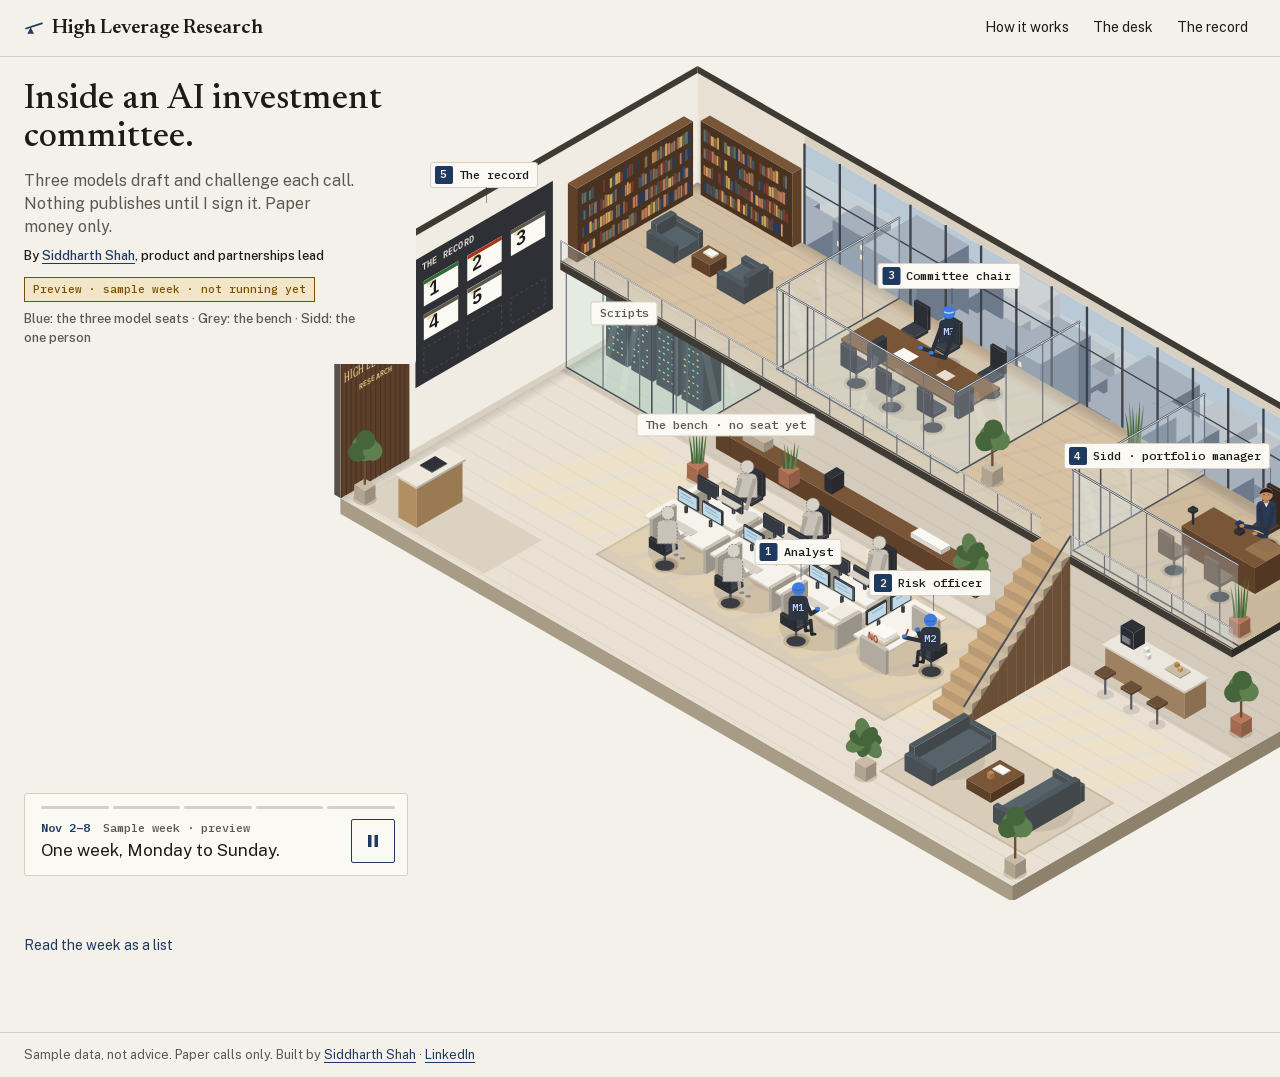
==== docs/index.html @ ea717c3b "feat(site): open a call from its link and show its sample reasoning The end card promised to open ca" ====
<!doctype html>
<html lang="en">
<head>
<meta charset="utf-8">
<meta name="viewport" content="width=device-width,initial-scale=1">
<meta name="color-scheme" content="light dark">
<title>High Leverage Research</title>
<meta name="description" content="Inside an AI investment committee: three models draft and challenge each call, and nothing publishes until Sidd signs it. Paper money only, sample data, not advice.">
<meta property="og:type" content="website">
<meta property="og:title" content="High Leverage Research: inside an AI investment committee">
<meta property="og:description" content="Three models draft and challenge each call. Nothing publishes until Sidd signs it. Paper money only, sample week, not advice.">
<meta property="og:url" content="https://research.siddharthshah.me/">
<meta property="og:image" content="https://research.siddharthshah.me/assets/og.png?v=10249724">
<meta property="og:image:width" content="1200">
<meta property="og:image:height" content="630">
<meta property="og:image:alt" content="An isometric two-floor office. Sidd, the portfolio manager, stamps a call approved at his desk.">
<meta name="twitter:card" content="summary_large_image">
<link rel="icon" href="assets/favicon.svg?v=e6431b43" type="image/svg+xml">
<link rel="preload" href="assets/fonts/newsreader.woff2?v=55ca5292" as="font" type="font/woff2" crossorigin>
<link rel="stylesheet" href="assets/fonts.css?v=cc6ba290">
<link rel="stylesheet" href="assets/tokens.css?v=8e6ab7ad">
<link rel="stylesheet" href="assets/site.css?v=b024a992">
<link rel="stylesheet" href="assets/home.css?v=6e3ae702">
</head>
<body class="home2">
<a class="skip" href="#office">Skip to the office</a>
<header class="bar">
  <p class="mark"><a href="index.html" aria-current="page"><svg class="lever" viewBox="0 0 24 24" width="20" height="20" aria-hidden="true"><path d="M2.5 12.6 21.5 6.4" stroke="currentColor" stroke-width="2.2" stroke-linecap="round" fill="none"/><path d="M8 11 4 19h8z" fill="currentColor"/></svg><span>High Leverage Research</span></a></p>
  <button type="button" class="menu" aria-expanded="false" aria-controls="sitenav">Menu</button>
  <nav aria-label="Site" id="sitenav">
    <ul>
      <li><a href="desk.html">How it works</a></li>
      <li><a href="committee.html">The desk</a></li>
      <li><a href="record.html">The record</a></li>
    </ul>
  </nav>
</header>

<main id="main">
  <section class="stage" id="office" aria-label="The office">
    <div class="lede">
      <h1 class="line">Inside an AI investment committee.</h1>
      <p class="sub">Three models draft and challenge each call. Nothing publishes until I sign it. Paper money only.</p>
      <p class="by">By <a href="https://siddharthshah.me">Siddharth Shah</a>, product and partnerships lead</p>
      <p class="pre">Preview &middot; sample week &middot; not running yet</p>
      <p class="legend">Blue: the three model seats &middot; Grey: the bench &middot; Sidd: the one person</p>
    </div>
    <div class="art" id="art"></div>
    <ol class="tags" id="tags" aria-hidden="true"></ol>
    <div class="now" role="status">
      <ol class="ticks" aria-hidden="true"><li></li><li></li><li></li><li></li><li></li></ol>
      <p class="when">Nov 2&ndash;8 <span>Sample week</span></p>
      <p class="what">A sample week on the desk.</p>
      <button type="button" class="btn now-btn icon" id="pp" aria-label="Pause"></button>
      <button type="button" class="btn now-btn" id="nx" hidden>Next step</button>
      <div class="end" id="endcard" hidden>
        <p class="end-go"><a class="btn go" href="desk.html#guardrails">What the models can&rsquo;t do</a> <a href="record.html#C-6">Open call No.&nbsp;6</a></p>
        <p class="end-by"><a href="https://www.linkedin.com/in/iamsiddharthshah">Message me on LinkedIn</a> &middot; <a href="https://siddharthshah.me">siddharthshah.me</a></p>
      </div>
    </div>
  </section>
</main>
<details class="list wk" id="stepsbox"><summary>Read the week as a list</summary><ol class="steps" id="steps"></ol></details>

<footer class="foot">
  <p>Sample data, not advice. Paper calls only. Built by <a href="https://siddharthshah.me">Siddharth Shah</a> &middot; <a href="https://www.linkedin.com/in/iamsiddharthshah">LinkedIn</a></p>
</footer>
<script src="assets/vendor/gsap-3.13.0.min.js?v=5e6e6cba"></script>
<script src="assets/sample.js?v=75b339f0"></script>
<script src="assets/floor.js?v=58d7c9f6"></script>
<script src="assets/home.js?v=88adee21"></script>
<script src="assets/nav.js?v=1555a769"></script>
</body>
</html>
---- docs/assets/fonts.css ----
/* Self-hosted Google Fonts (SIL Open Font License 1.1), latin subset. Newsreader and Public Sans are
   variable fonts cut to weights 400-600 (Newsreader at optical size 24) with fontTools; see README. */
@font-face {
  font-family: 'IBM Plex Mono';
  font-style: normal;
  font-weight: 400;
  font-display: swap;
  src: url(fonts/ibm-plex-mono-400.woff2?v=ce5d303b) format('woff2');
  unicode-range: U+0000-00FF, U+0131, U+0152-0153, U+02BB-02BC, U+02C6, U+02DA, U+02DC, U+0304, U+0308, U+0329, U+2000-206F, U+20AC, U+2122, U+2191, U+2193, U+2212, U+2215, U+FEFF, U+FFFD;
}
@font-face {
  font-family: 'IBM Plex Mono';
  font-style: normal;
  font-weight: 500;
  font-display: swap;
  src: url(fonts/ibm-plex-mono-500.woff2?v=094fe534) format('woff2');
  unicode-range: U+0000-00FF, U+0131, U+0152-0153, U+02BB-02BC, U+02C6, U+02DA, U+02DC, U+0304, U+0308, U+0329, U+2000-206F, U+20AC, U+2122, U+2191, U+2193, U+2212, U+2215, U+FEFF, U+FFFD;
}
@font-face {
  font-family: 'IBM Plex Mono';
  font-style: normal;
  font-weight: 600;
  font-display: swap;
  src: url(fonts/ibm-plex-mono-600.woff2?v=a6b3444c) format('woff2');
  unicode-range: U+0000-00FF, U+0131, U+0152-0153, U+02BB-02BC, U+02C6, U+02DA, U+02DC, U+0304, U+0308, U+0329, U+2000-206F, U+20AC, U+2122, U+2191, U+2193, U+2212, U+2215, U+FEFF, U+FFFD;
}
@font-face {
  font-family: 'Newsreader';
  font-style: normal;
  font-weight: 400 600;
  font-display: swap;
  src: url(fonts/newsreader.woff2?v=55ca5292) format('woff2');
  unicode-range: U+0000-00FF, U+0131, U+0152-0153, U+02BB-02BC, U+02C6, U+02DA, U+02DC, U+0304, U+0308, U+0329, U+2000-206F, U+20AC, U+2122, U+2191, U+2193, U+2212, U+2215, U+FEFF, U+FFFD;
}
@font-face {
  font-family: 'Public Sans';
  font-style: normal;
  font-weight: 400 600;
  font-display: swap;
  src: url(fonts/public-sans.woff2?v=5d1d7d6c) format('woff2');
  unicode-range: U+0000-00FF, U+0131, U+0152-0153, U+02BB-02BC, U+02C6, U+02DA, U+02DC, U+0304, U+0308, U+0329, U+2000-206F, U+20AC, U+2122, U+2191, U+2193, U+2212, U+2215, U+FEFF, U+FFFD;
}
---- docs/assets/tokens.css ----
/* High Leverage Research: design tokens (D15). Editorial ledger + one 8-bit layer.
   Contrast ratios computed 2026-11-13 (WCAG relative luminance), text vs bg / surface. */
:root{
  /* type: Newsreader (display, editorial serif) / Public Sans (body) / IBM Plex Mono (ledger numbers, nameplates) */
  --font-display:"Newsreader",Georgia,"Times New Roman",serif;
  --font-body:"Public Sans",-apple-system,BlinkMacSystemFont,"Segoe UI",sans-serif;
  --font-mono:"IBM Plex Mono",ui-monospace,Menlo,monospace;
  /* scale 1.25, base 16px */
  --fs-xs:.8rem;--fs-sm:.875rem;--fs-base:1rem;--fs-lg:1.25rem;--fs-xl:1.563rem;--fs-2xl:1.953rem;
  --lh-body:1.55;--lh-tight:1.15;
  /* space: 4px base */
  --s1:4px;--s2:8px;--s3:12px;--s4:16px;--s5:24px;--s6:32px;--s7:48px;
  --radius:2px;          /* ledger paper, nearly square; pixels stay square */
  --touch:44px;
  /* light (paper) */
  --bg:#F4F1EA; --surface:#FBF9F4; --line:#D6D0C4;
  --text:#1C1B19;   /* 15.26 / 16.36 */
  --muted:#5C574F;  /* 6.35 / 6.81  also station outlines (non-text >=3:1) */
  --ink:#1F3A5F;    /* 10.18 / 10.91  approve stamp, links, focus ring */
  --win:#2F6B3A;    /* 5.67 / 6.08 */
  --loss:#A3361F;   /* 6.00 / 6.43  also the No tray */
  --warn:#7A4F00; --warn-bg:#F3E6C8; /* 5.76  "design preview" label */
  /* motion */
  --dur-fast:120ms; --dur-base:200ms; --dur-step:1600ms; /* replay step */
  --ease-out:cubic-bezier(.2,.7,.2,1); --ease-stamp:cubic-bezier(.3,1.6,.5,1);
  --idle-loop:2400ms; /* the one loop: both sprites share a 2-frame breath, steps(2) */
}
@media (prefers-color-scheme:dark){:root{
  --bg:#141413; --surface:#1D1C1A; --line:#3A3833;
  --text:#ECE8DF;   /* 15.08 / 13.93 */
  --muted:#A39E93;  /* 6.91 / 6.38 */
  --ink:#9DB8DD;    /* 9.07 / 8.38 */
  --win:#8FC79B;    /* 9.49 / 8.77 */
  --loss:#EE9A84;   /* 8.42 / 7.78 */
  --warn:#E9C46A; --warn-bg:#3A2E12; /* 7.96 */
}}
@media (prefers-reduced-motion:reduce){:root{--dur-fast:0ms;--dur-base:0ms;--idle-loop:0ms}}
/* Rules: no gradients, no glass, no shadows except a 1px ink focus ring; wins and losses share size and weight;
   no pixel-art type. */
.lev{margin:0 0 var(--s3);color:var(--muted);font:400 var(--fs-sm)/var(--lh-body) var(--font-body)}
---- docs/assets/site.css ----
/* High Leverage Research design preview. Tokens in tokens.css (contrast computed there).
   No gradients, glass or shadows. The 1px-plus ink focus ring is the only outline effect. */
*{box-sizing:border-box}
[hidden]{display:none!important}
html{-webkit-text-size-adjust:100%;color-scheme:light dark}
body{margin:0;background:var(--bg);color:var(--text);font:var(--fs-base)/var(--lh-body) var(--font-body)}
a{color:var(--ink);text-underline-offset:3px}
:focus-visible{outline:2px solid var(--ink);outline-offset:2px}
h1,h2,h3,h4,p{margin:0}
h1,h2,h3{font-family:var(--font-display);line-height:var(--lh-tight);font-weight:600}
h1{font-size:var(--fs-2xl)}
h2{font-size:var(--fs-xl)}
h3{font-size:var(--fs-base)}
code{font:var(--fs-xs) var(--font-mono)}
.sr{position:absolute;width:1px;height:1px;overflow:hidden;clip:rect(0 0 0 0);white-space:nowrap}
.skip{position:absolute;left:var(--s2);top:-200px;background:var(--surface);color:var(--ink);padding:var(--s3);border:2px solid var(--ink);z-index:3}
.skip:focus{top:var(--s2)}
.wrap{max-width:40rem;margin:0 auto;padding:0 var(--s4)}
.wide{max-width:76rem;margin:0 auto;padding:0 var(--s4)}
.muted{color:var(--muted)}
.small{font-size:var(--fs-sm)}
.xs{font-size:var(--fs-xs)}
.mono{font-family:var(--font-mono)}

/* site header, shared by every page (same bar as the homepage) */
.bar{display:flex;align-items:center;justify-content:space-between;gap:var(--s3);flex-wrap:wrap;padding:0 var(--s5);border-bottom:1px solid var(--line)}
.mark{font:600 var(--fs-lg)/1 var(--font-display)}
.mark a{display:inline-flex;align-items:center;gap:var(--s2);min-height:56px;color:var(--text);text-decoration:none}
.lever{flex:none;display:block;color:var(--ink)}
.bar ul{list-style:none;margin:0;padding:0;display:flex;gap:var(--s2)}
.bar nav a{display:inline-flex;align-items:center;min-height:var(--touch);padding:0 var(--s2);font-size:var(--fs-sm);color:var(--text);text-decoration:none}
.bar nav a:hover{text-decoration:underline}
.menu{display:none}
.bar nav a[aria-current=page]{color:var(--ink);font-weight:600;text-decoration:underline;text-decoration-thickness:2px}
.foot{padding:var(--s3) var(--s5);border-top:1px solid var(--line);font-size:var(--fs-xs);color:var(--muted)}
@media (max-width:640px){
  .bar{padding:0 var(--s4);row-gap:0}
  .mark{font-size:1.1rem}
  .mark a{min-height:48px}
  .bar{flex-wrap:wrap}
  .menu{display:inline-flex;align-items:center;min-height:var(--touch);padding:0 var(--s3);background:transparent;color:var(--ink);border:1px solid var(--line);border-radius:var(--radius);font:600 var(--fs-sm)/1 var(--font-body)}
  .bar nav{display:none;width:100%;padding-bottom:var(--s2)}
  .bar.open nav{display:block}
  .bar ul{gap:0;margin-left:calc(-1 * var(--s2))}
  .foot{padding:var(--s3) var(--s4)}
}

/* header block */
.hd{padding-top:var(--s4)}
.tagline{margin-top:var(--s1);font:400 var(--fs-lg)/var(--lh-tight) var(--font-display)}
.bar1{display:flex;flex-wrap:wrap;gap:var(--s2) var(--s3);align-items:center;margin-top:var(--s3)}
.preview{background:var(--warn-bg);color:var(--warn);border:1px solid var(--warn);font:500 var(--fs-xs)/1 var(--font-mono);padding:var(--s2)}
.tog{display:flex}
.tog button,.btn{min-height:var(--touch);min-width:var(--touch);padding:0 var(--s3);background:transparent;color:var(--ink);border:1px solid var(--ink);font:600 var(--fs-sm)/1 var(--font-body);cursor:pointer;border-radius:var(--radius)}
.tog button+button{margin-left:-1px}
.tog button[aria-pressed=true]{background:var(--ink);color:var(--bg)}
.tog button[aria-pressed=true]::before{content:"";display:inline-block;width:8px;height:8px;background:currentColor;margin-right:var(--s2)}
.btn:disabled{color:var(--muted);border-color:var(--muted);border-style:dashed;cursor:default}

/* section labels */
.kicker{font:500 var(--fs-xs)/var(--lh-tight) var(--font-mono);text-transform:uppercase;letter-spacing:.04em;color:var(--muted);margin-bottom:var(--s2)}
section.blk{margin-top:var(--s5)}

/* commitments */
.commit{margin:0;padding:0;list-style:none;counter-reset:c;font-size:var(--fs-sm);line-height:1.45}
.commit li{counter-increment:c;border-top:1px solid var(--line);padding:var(--s2) 0 var(--s2) var(--s5);position:relative}
.commit li:last-child{border-bottom:1px solid var(--line)}
.commit li::before{content:counter(c);position:absolute;left:0;top:var(--s2);font:500 var(--fs-xs)/1.6 var(--font-mono);color:var(--ink)}
.commit b{font-weight:600}

.steps{margin:var(--s3) 0 0;padding-left:var(--s5);font-size:var(--fs-sm)}
.steps li{margin-bottom:var(--s2)}
.steps li[aria-current]{font-weight:600;color:var(--ink)}
details.list summary{min-height:var(--touch);display:flex;align-items:center;cursor:pointer;font-size:var(--fs-sm);color:var(--ink)}

/* progress */
.prog{margin:0;font:500 var(--fs-base)/1.3 var(--font-mono)}
.prog small{display:block;color:var(--muted);font:400 var(--fs-xs)/1.4 var(--font-body);margin-top:2px}
.meter{height:8px;margin:var(--s2) 0 0;border:1px solid var(--muted);background:var(--surface)}
.meter i{display:block;height:100%;background:var(--ink)}
.counts{display:flex;flex-wrap:wrap;gap:var(--s1) var(--s4);margin-top:var(--s2);font:400 var(--fs-sm)/1.4 var(--font-mono)}
.bookline{margin-top:var(--s2);font-size:var(--fs-sm)}


/* links block */
.more{list-style:none;margin:0;padding:0;border-top:1px solid var(--line)}
.more li{border-bottom:1px solid var(--line)}
.more a{display:flex;flex-direction:column;justify-content:center;min-height:56px;padding:var(--s2) 0;text-decoration:none}
.more a b{font:600 var(--fs-base)/1.3 var(--font-display);text-decoration:underline;text-underline-offset:3px}
.more a span{font-size:var(--fs-sm);color:var(--muted)}

/* prose pages */
.prose{margin-top:var(--s5)}
.prose h2{margin:var(--s6) 0 var(--s2)}
.prose p,.prose ul{margin:0 0 var(--s3);max-width:38rem}
.prose ul{padding-left:var(--s5)}
.prose li{margin-bottom:var(--s2)}
.lede{font:400 var(--fs-lg)/1.4 var(--font-display)}

/* seats (committee page) */
.seats{list-style:none;margin:0;padding:0}
.seat{display:grid;grid-template-columns:32px 1fr;gap:var(--s4);padding:var(--s4) 0;border-top:1px solid var(--line)}
.seat:last-child{border-bottom:1px solid var(--line)}
.seat dl{display:grid;grid-template-columns:auto 1fr;gap:var(--s1) var(--s3);margin:var(--s2) 0 0;font-size:var(--fs-sm)}
.seat dt{color:var(--muted)}
.seat dd{margin:0}

/* station numbers, matching the tags on the homepage floor */
.stn{display:inline-grid;place-items:center;width:24px;height:24px;border-radius:2px;background:var(--ink);color:var(--bg);font:600 12px/1 var(--font-mono)}
.stn.none{background:transparent;color:var(--muted);border:1px solid var(--line);width:auto;padding:0 6px;font-weight:500}

/* tables */
.tw{overflow-x:auto;margin-top:var(--s3)}
.tw:focus-visible{outline-offset:-2px}
table{width:100%;border-collapse:collapse;font-size:var(--fs-sm)}
caption{text-align:left;font:600 var(--fs-sm) var(--font-body);padding-bottom:var(--s2)}
th,td{text-align:left;padding:var(--s2) var(--s2) var(--s2) 0;border-bottom:1px solid var(--line);vertical-align:top}
thead th{border-bottom:2px solid var(--muted);font:600 var(--fs-xs)/1.3 var(--font-body)}
td.n,th.n{font-family:var(--font-mono);text-align:right}
td.mono,th.mono{font-family:var(--font-mono);font-size:var(--fs-xs)}
.id{min-height:var(--touch);min-width:var(--touch);padding:0 var(--s2);background:transparent;border:1px solid var(--ink);color:var(--ink);font:600 var(--fs-xs)/1 var(--font-mono);cursor:pointer;border-radius:var(--radius)}
.id[aria-expanded=true]{background:var(--ink);color:var(--bg)}
.sealed td{background:var(--surface);padding:var(--s3)}
.sealed dl{display:grid;grid-template-columns:auto 1fr;gap:2px var(--s3);margin:var(--s2) 0;font-size:var(--fs-sm)}
.sealed dt{color:var(--muted)}.sealed dd{margin:0;font:var(--fs-xs)/1.5 var(--font-mono);overflow-wrap:anywhere}
.res{font-weight:600}
.empty{color:var(--muted);font-size:var(--fs-sm)}

/* tick strip */
.tl{display:flex;justify-content:space-between;font:var(--fs-xs) var(--font-mono);color:var(--muted);margin-top:var(--s1)}

/* timeline (single rail, newest first) */
.weeks{list-style:none;margin:0;padding:0}
.wk{margin-top:var(--s5)}
.wk h3{font:600 var(--fs-sm)/1.3 var(--font-body);padding-bottom:var(--s2);border-bottom:2px solid var(--muted)}
.rail{list-style:none;margin:0;padding:0}
.rail li{display:grid;grid-template-columns:7.5rem 1fr;gap:var(--s3);padding:var(--s2) 0;border-bottom:1px solid var(--line);font-size:var(--fs-sm)}
.rail time{font:var(--fs-xs)/1.5 var(--font-mono);color:var(--muted)}
.rail code{display:inline-block;margin-right:var(--s2);color:var(--ink)}
.rail .who{font:var(--fs-xs)/1.4 var(--font-mono);color:var(--muted);margin-top:2px}
.rail .big{font-weight:600}
.rail .tag{display:inline-block;font:500 var(--fs-xs)/1.3 var(--font-mono);text-transform:uppercase;border:1px solid currentColor;padding:0 var(--s1);margin-right:var(--s2)}
.rail .t-call{color:var(--ink)}.rail .t-stamp{color:var(--ink)}.rail .t-drop{color:var(--muted);border-style:dashed}.rail .t-win{color:var(--win)}.rail .t-loss{color:var(--loss)}
pre.jsonl{overflow-x:auto;font:var(--fs-xs)/1.5 var(--font-mono);background:var(--surface);border:1px solid var(--line);padding:var(--s3);margin:var(--s2) 0 0}

/* state switching */
:root[data-state=day0] .sw,:root[data-state=sample] .d0{display:none!important}

footer{margin-top:var(--s7);padding:var(--s4) 0 var(--s6);border-top:2px solid var(--muted);font-size:var(--fs-sm);color:var(--muted)}
footer p+p{margin-top:var(--s2)}

@media (prefers-reduced-motion:reduce){*{animation:none!important;transition:none!important}}
/* the path of one call (how-it-works page) */
.chain{list-style:none;margin:var(--s4) 0;padding:0;border-left:2px solid var(--ink)}
.chain li{display:grid;grid-template-columns:56px 1fr;gap:var(--s3);align-items:center;padding:var(--s2) 0 var(--s2) var(--s3);position:relative}
.chain li::before{content:"";position:absolute;left:-5px;top:50%;width:8px;height:8px;margin-top:-4px;background:var(--ink)}
.chain b{display:block;font-weight:600;font-size:var(--fs-sm)}
.chain span span,.chain div span{display:block;font-size:var(--fs-sm);color:var(--muted);line-height:1.4}
td .sub{display:block;font-size:var(--fs-xs);color:var(--muted)}
td b{font-weight:600}
.id,th.mono{white-space:nowrap}
[data-gap="2"]{margin-top:var(--s2)}[data-gap="3"]{margin-top:var(--s3)}[data-gap="5"]{margin-top:var(--s5)}
.seat-solo{border-bottom:1px solid var(--line)}
.meter i.w0{width:0}.meter i.w3{width:3%}#meter{width:0}
.btn:hover:not(:disabled),.tog button:hover,.id:hover{background:var(--surface);text-decoration:underline}
.tog button[aria-pressed=true]:hover,.id[aria-expanded=true]:hover{background:var(--ink)}
details.list summary:hover{text-decoration:underline}

/* committee seat definition lists share one label column */
.seat dl{grid-template-columns:6.5rem 1fr}
.seat dt{overflow-wrap:anywhere}

/* record timeline controls */
.tlctl{display:flex;flex-wrap:wrap;gap:var(--s2) var(--s3);align-items:center;margin-top:var(--s3)}
.tlctl .btn[aria-pressed=true],.tlctl .btn[aria-expanded=true]{background:var(--ink);color:var(--bg)}
.tlctl .btn[aria-pressed=true]:hover,.tlctl .btn[aria-expanded=true]:hover{background:var(--ink)}
.btn:focus-visible,.tog button:focus-visible,.id:focus-visible{outline:2px solid var(--ink);outline-offset:3px}

/* vignette: a still crop of the homepage office at the top of each inner page */
.vignette{width:100%;aspect-ratio:16/10;margin-top:var(--s4);border:1px solid var(--line);border-radius:4px;overflow:hidden;background:var(--surface);pointer-events:none;user-select:none}
.vignette svg{display:block;width:100%;height:100%}
.vignette svg *{animation:none!important;transition:none!important}
@media (min-width:1100px){
  main.has-vig{max-width:76rem;display:grid;grid-template-columns:minmax(0,1fr) 40%;column-gap:var(--s6);align-items:start}
  main.has-vig>.col{grid-column:1;grid-row:1;min-width:0;max-width:40rem}
  main.has-vig>.vignette{grid-column:2;grid-row:1;position:sticky;top:var(--s4);aspect-ratio:4/3;margin-top:var(--s5)}
}

/* inner pages, v3: the path of one call with reads/writes/stops, and full seat cards */
.prose h3{margin:var(--s5) 0 var(--s2);font-size:var(--fs-lg)}
.prose .steps{margin:0 0 var(--s3);max-width:38rem;font-size:var(--fs-base)}
.chain li{align-items:start}
.chain li::before{top:calc(var(--s2) + 12px)}
.chain .stn{margin-top:2px}
.chain dl.rw{display:grid;grid-template-columns:4.5rem 1fr;gap:2px var(--s3);margin:var(--s2) 0 var(--s1);font-size:var(--fs-sm);line-height:1.45}
.chain dl.rw dt{color:var(--muted);font:500 var(--fs-xs)/1.8 var(--font-mono)}
.chain dl.rw dd{margin:0}
.plate{display:inline-block;margin-top:var(--s1);padding:2px var(--s2);border:1px solid var(--ink);color:var(--ink);font:500 var(--fs-xs)/1.4 var(--font-mono)}
.seat .job{margin-top:var(--s2);font:400 var(--fs-base)/1.4 var(--font-display)}
.seat dd{line-height:1.45}
.seat dt{line-height:1.45}
th .sub{display:block;font:400 var(--fs-xs)/1.3 var(--font-body);color:var(--muted)}
@media (max-width:480px){
  .seat{grid-template-columns:24px 1fr;gap:var(--s3)}
  .seat dl,.chain dl.rw{grid-template-columns:1fr;gap:0}
  .seat dt,.chain dl.rw dt{margin-top:var(--s2)}
  .chain li{gap:var(--s2)}
}

/* ---------- Committee: the desk as tabs over the office (seats.js) ----------
   Without JS every card is listed in order and the office stays hidden. */
main.sc-main{max-width:76rem}
.sc-main>.hd,.sc-main>.prose,.sc-main>.blk:not(.sc-seats){max-width:44rem}
.sc-tabs,.sc-stage{display:none}
.js-seats .sc-tabs{display:flex;overflow-x:auto;margin-top:var(--s3);border-top:1px solid var(--line);border-bottom:1px solid var(--line);scroll-snap-type:x proximity;scrollbar-width:thin}
.sc-tabs [role=tab]{flex:1 0 auto;scroll-snap-align:start;min-height:56px;padding:var(--s2) var(--s4);background:transparent;border:0;border-right:1px solid var(--line);color:var(--text);font:600 var(--fs-sm)/1.2 var(--font-body);text-align:left;cursor:pointer;white-space:nowrap}
.sc-tabs [role=tab]:last-child{border-right:0}
.sc-tabs [role=tab] small{display:block;font:500 var(--fs-xs)/1.4 var(--font-mono);color:var(--muted)}
.sc-tabs [role=tab]:hover{text-decoration:underline}
.sc-tabs [role=tab][aria-selected=true]{background:var(--text);color:var(--bg)}
.sc-tabs [role=tab][aria-selected=true] small{color:var(--bg)}
.sc-tabs [role=tab]:focus-visible{outline:2px solid var(--ink);outline-offset:-4px}
.sc-grid{display:grid;grid-template-columns:minmax(0,1fr);gap:var(--s4);margin-top:var(--s4);align-items:start}
.js-seats .sc-stage{display:block;position:relative;aspect-ratio:4/3;border:1px solid var(--line);background:var(--surface);overflow:hidden;contain:paint}
@media (min-width:64rem){.js-seats .sc-grid{grid-template-columns:minmax(0,1.35fr) minmax(0,1fr)}.js-seats .sc-stage{position:sticky;top:var(--s4)}}
.sc-floor,.sc-floor svg{display:block;width:100%;height:100%}
.sc-lab{position:absolute;left:var(--s2);top:var(--s2);padding:4px 8px;background:var(--text);color:var(--bg);font:600 var(--fs-xs)/1.3 var(--font-mono)}
.sc-dim{fill:#141413;opacity:.45}
.sc-panels{display:grid;gap:var(--s4);min-width:0}
.sc{display:flex;flex-direction:column;gap:var(--s2);padding:var(--s4);background:var(--surface);border:1px solid var(--line);border-radius:var(--radius);scroll-margin-top:var(--s5)}
.sc:focus-visible{outline:2px solid var(--ink);outline-offset:2px}
.sc-badge{align-self:flex-start;display:inline-flex;align-items:center;gap:6px;padding:5px 8px;border:1px solid var(--line);font:500 var(--fs-xs)/1 var(--font-mono);text-transform:uppercase;letter-spacing:.04em;color:var(--text)}
.sc-badge i{display:inline-block;width:10px;height:10px;flex:none}
.b-model i{background:#2F64C4}.b-human i{background:var(--ink);border-radius:50%}.b-script i{background:var(--muted)}
.b-bench{border-style:dashed}.b-bench i{border:1.5px dashed var(--muted)}
.sc h3{display:flex;flex-wrap:wrap;align-items:baseline;gap:var(--s2);margin:0;font:600 var(--fs-xl)/1.15 var(--font-display)}
.sc-no{padding:4px 6px;border-radius:2px;background:#2F64C4;color:#fff;font:600 var(--fs-xs)/1 var(--font-mono)}
#pm .sc-no{background:var(--text);color:var(--bg)}
.sc-job{margin:0}
.sc-facts{display:grid;grid-template-columns:6rem minmax(0,1fr);gap:6px var(--s3);margin:var(--s1) 0 0;font-size:var(--fs-sm)}
.sc-facts dt{font:500 var(--fs-xs)/1.6 var(--font-mono);text-transform:uppercase;color:var(--muted)}
.sc-facts dd{margin:0}
.sc-wk{margin:var(--s2) 0 0;padding-top:var(--s3);border-top:1px dashed var(--line);font:500 var(--fs-xs)/1.5 var(--font-mono);color:var(--ink)}
.sc-wk b{display:block;font-weight:500;color:var(--muted);text-transform:uppercase}
.sc-spec summary{display:flex;align-items:center;min-height:var(--touch);color:var(--ink);font:600 var(--fs-sm)/1 var(--font-body);cursor:pointer}
.sc-spec dl{display:grid;grid-template-columns:7rem minmax(0,1fr);gap:var(--s1) var(--s3);margin:0;font-size:var(--fs-sm)}
.sc-spec dt{color:var(--muted)}.sc-spec dd{margin:0}
.sc-matrix{min-width:38rem;table-layout:fixed}
.sc-matrix thead th:first-child{width:9.5rem}
.sc-matrix td small{display:block;color:var(--muted);font:400 var(--fs-xs)/1.4 var(--font-body)}
.sc-matrix td,.sc-matrix th{text-align:left}
.sc-matrix .c-yes{font-weight:600}.sc-matrix .c-no{color:var(--muted)}
.sc-track{list-style:none;margin:var(--s3) 0 0;padding:0;counter-reset:t;display:grid;gap:var(--s2)}
.sc-track li{counter-increment:t;position:relative;padding:var(--s3) var(--s3) var(--s3) 3rem;background:var(--surface);border:1px solid var(--line);font-size:var(--fs-sm)}
.sc-track li::before{content:counter(t);position:absolute;left:var(--s3);top:var(--s3);display:grid;place-items:center;width:24px;height:24px;background:var(--ink);color:var(--bg);font:600 12px/1 var(--font-mono)}

/* record: weekly note, scoreboard by confidence, numbered calls, heartbeat */
.note{border-left:3px solid var(--ink);padding:var(--s1) 0 var(--s1) var(--s4);max-width:38rem}
.note p{margin:0 0 var(--s2);font:400 var(--fs-base)/1.5 var(--font-display)}
.note .note-lbl{font:500 var(--fs-xs)/1.4 var(--font-mono);color:var(--warn)}
.note .note-by{font:500 var(--fs-sm)/1 var(--font-body);color:var(--muted);margin:0}
.prog b{font:500 var(--fs-xl)/1 var(--font-display)}
table.cal{max-width:30rem}
.calls{list-style:none;margin:var(--s3) 0 0;padding:0;border-top:1px solid var(--line)}
.call{border-bottom:1px solid var(--line)}
.call summary{display:flex;align-items:center;justify-content:space-between;gap:var(--s3);min-height:var(--touch);padding:var(--s2) 0;cursor:pointer;list-style:none}
.call summary::-webkit-details-marker{display:none}
.call summary::before{content:"+";font:500 var(--fs-sm)/1 var(--font-mono);color:var(--muted);width:1ch;flex:none}
.call details[open] summary::before{content:"\2212"}
.call summary:hover .cl{text-decoration:underline}
.call summary:focus-visible{outline:2px solid var(--ink);outline-offset:2px}
.cl{flex:1;font:400 var(--fs-sm)/1.45 var(--font-mono);margin:0}
.cn{font-weight:600;color:var(--ink)}
.st{flex:none;font:500 var(--fs-xs)/1.3 var(--font-mono);text-transform:uppercase;letter-spacing:.04em;border:1px solid currentColor;padding:1px var(--s1)}
.s-win{color:var(--win)}.s-loss{color:var(--loss)}.s-open{color:var(--muted)}
.steps{list-style:none;margin:0 0 var(--s2);padding:0 0 0 var(--s4);border-left:1px solid var(--line);margin-left:3px}
.steps li{display:grid;grid-template-columns:13.5rem 1fr;gap:var(--s3);padding:var(--s1) 0;font-size:var(--fs-sm)}
.steps time{font:var(--fs-xs)/1.6 var(--font-mono);color:var(--muted)}
.steps p{margin:0}
.steps .eid{display:block;font:var(--fs-xs)/1.4 var(--font-mono);color:var(--muted)}
.steps .later p{color:var(--muted)}
.call{scroll-margin-top:var(--s6)}
.rs{margin:var(--s2) 0 var(--s4);padding-left:calc(1ch + var(--s3))}
.rs-tag{display:inline-block;margin-bottom:var(--s3);font:500 11px/1.3 var(--font-mono);color:var(--warn);background:var(--warn-bg);border:1px solid var(--warn);padding:3px 8px}
.rs-h{margin:0 0 var(--s2);font:600 var(--fs-sm)/1.3 var(--font-body);color:var(--ink)}
.rs-two{display:grid;grid-template-columns:1fr 1fr;gap:var(--s5);margin-bottom:var(--s4)}
.rs-two p{margin:0 0 var(--s2);max-width:34rem}
.rs-dis{border-left:2px solid var(--loss);padding-left:var(--s4)}
.rs-p{width:100%;border-collapse:collapse;font-size:var(--fs-sm);margin-bottom:var(--s2)}
.rs-p th,.rs-p td{text-align:left;vertical-align:top;padding:var(--s2) var(--s3) var(--s2) 0;border-bottom:1px solid var(--line)}
.rs-p thead th{font:500 var(--fs-xs)/1.3 var(--font-mono);color:var(--muted)}
.rs-p tbody th{font:600 var(--fs-xs)/1.6 var(--font-mono);color:var(--ink)}
.call details > .rs-h{margin:0 0 var(--s2) calc(1ch + var(--s3))}
.call.none{padding:var(--s3) 0;color:var(--muted);font-size:var(--fs-sm)}
.call.day0{padding:var(--s2) 0 var(--s3) calc(1ch + var(--s3))}
.call.day0 .cl{margin-bottom:var(--s1)}
.beat{display:flex;flex-wrap:wrap;gap:3px;margin-top:var(--s3)}
.beat i{display:block;width:7px;height:7px;border-radius:50%;background:var(--ink)}
.beat i.gap{background:transparent;box-shadow:inset 0 0 0 1px var(--loss)}
.gate{margin-top:var(--s2)}
@media (max-width:40rem){
  .steps li{grid-template-columns:1fr;gap:0}
  .rs-two{grid-template-columns:1fr;gap:var(--s4)}
  .rs{padding-left:0}
  .rs-dis{padding-left:var(--s3)}
  .call summary{align-items:flex-start}
}
---- docs/assets/home.css ----
/* Homepage (office v2). The office is the page: a top bar, one line, the floor. */
body.home2{min-height:100vh;display:flex;flex-direction:column}

main{flex:1;display:flex;min-height:calc(100vh - 57px)}
.stage{position:relative;flex:1;min-height:560px;overflow:hidden}
.art{position:absolute;inset:0}
.art svg{display:block;width:100%;height:100%}

.lede{position:absolute;left:0;top:0;z-index:2;max-width:calc(23rem + 2 * var(--s5));padding:var(--s5) var(--s5) var(--s4);background:var(--bg);border-bottom-right-radius:4px;pointer-events:none}
.line{font:500 2.2rem/1.08 var(--font-display);color:var(--text)}
.sub{margin-top:var(--s3);max-width:21rem;font:400 var(--fs-base)/1.45 var(--font-body);color:var(--muted)}
.pre{margin-top:var(--s3);display:inline-block;font:500 11px/1.3 var(--font-mono);color:var(--warn);background:var(--warn-bg);border:1px solid var(--warn);padding:4px 8px}

.tags{list-style:none;margin:0;padding:0;position:absolute;pointer-events:none;z-index:2}
.tag{position:absolute;transform:translate(-50%,calc(-100% - 16px));display:flex;align-items:center;gap:6px;white-space:nowrap;
  background:var(--surface);color:var(--text);border:1px solid var(--line);border-radius:3px;padding:3px 8px 3px 4px;font:500 12px/1.3 var(--font-mono)}
.tag::after{content:"";position:absolute;left:var(--lx,50%);top:100%;width:1px;height:16px;background:var(--ink);opacity:.5}
.tag.below{transform:translate(-50%,16px)}
.tag.edge{transform:translate(-50%,-50%)}
.tag.edge::after{display:none}
.tag.edge[data-dir=l] span::before{content:"\2190\00a0"}
.tag.edge[data-dir=r] span::after{content:"\00a0\2192"}
.tag.below::after{top:auto;bottom:100%}
.tag b{display:inline-grid;place-items:center;width:18px;height:18px;border-radius:2px;background:var(--ink);color:var(--bg);font:600 11px/1 var(--font-mono)}
.tag{transition:opacity .2s,visibility 0s}
.tag.dim{opacity:0;visibility:hidden;transition:opacity .2s,visibility 0s .2s}
.wk{padding:0 var(--s5) var(--s4)}
.tag.quiet{color:var(--muted);padding-left:8px}

.now{position:absolute;left:var(--s5);bottom:var(--s5);z-index:2;width:24rem;display:grid;grid-template-columns:1fr auto;gap:2px var(--s3);align-items:center;
  background:var(--surface);border:1px solid var(--line);border-radius:3px;padding:var(--s3) var(--s3) var(--s3) var(--s4)}
.ticks{grid-row:1}
.when{grid-row:2;grid-column:1;font:600 12px/1.3 var(--font-mono);color:var(--ink)}
.when span{color:var(--muted);font-weight:500;margin-left:6px}
.what{text-wrap:pretty;grid-row:3;grid-column:1;font-size:17px;line-height:1.38;display:-webkit-box;-webkit-line-clamp:3;-webkit-box-orient:vertical;overflow:hidden}
.ticks{grid-column:1/-1;list-style:none;margin:0 0 var(--s2);padding:0;height:3px;line-height:0;font-size:0;display:grid;grid-template-columns:repeat(5,1fr);gap:4px}
.ticks li{height:3px;border-radius:2px;background:var(--line)}
.ticks li.on{background:var(--ink)}
.ticks li.past{background:color-mix(in srgb,var(--ink) 35%,var(--line))}
.now-btn.icon{width:var(--touch);height:var(--touch);padding:0;display:grid;place-items:center}
.now-btn.icon svg{width:16px;height:16px}
.legend{margin-top:var(--s2);font:500 13px/1.45 var(--font-body);color:var(--muted);max-width:21rem}
.now-btn{grid-column:2;grid-row:2/4}
.by{margin-top:var(--s2);font:500 13px/1.45 var(--font-body);color:var(--text)}
.lede a{pointer-events:auto}

/* the end of the week: one next step, a way back to the person who built it, replay demoted to a link */
.end{grid-column:1/-1;grid-row:4;margin-top:var(--s3);padding-top:var(--s3);border-top:1px solid var(--line);display:grid;gap:var(--s2)}
.end[hidden]{display:none}
.end-go{display:flex;flex-wrap:wrap;align-items:center;gap:var(--s2) var(--s4);font-size:var(--fs-sm)}
.btn.go{display:inline-flex;align-items:center;background:var(--ink);color:var(--bg);text-decoration:none}
.btn.go:hover{background:var(--ink);color:var(--bg);text-decoration:underline}
.end-by{font-size:13px;line-height:1.45;color:var(--muted)}
.now.ended #pp{grid-row:2;align-self:center;min-height:var(--touch);border-color:transparent;padding:0 0 0 var(--s2);font-weight:500;color:var(--muted);text-decoration:underline}
.now.ended #pp:hover{background:transparent;color:var(--ink)}

.foot{padding:var(--s3) var(--s5);border-top:1px solid var(--line);font-size:var(--fs-xs);color:var(--muted)}

@media (max-width:640px){
  .stage{display:flex;flex-direction:column}
  .lede{position:relative;left:auto;top:auto;max-width:none;padding:var(--s3) var(--s4) 0}
  .art{position:relative;inset:auto;flex:1;min-height:300px;margin-bottom:150px}
  main{min-height:calc(100svh - 49px)}
  .lede{order:0}.art{order:2}
  .what{font-size:16px}
  .line{font-size:1.9rem}
  .stage{min-height:0}
  .now{left:var(--s4);right:var(--s4);bottom:var(--s4);width:auto}
  .foot{padding:var(--s3) var(--s4)}
}
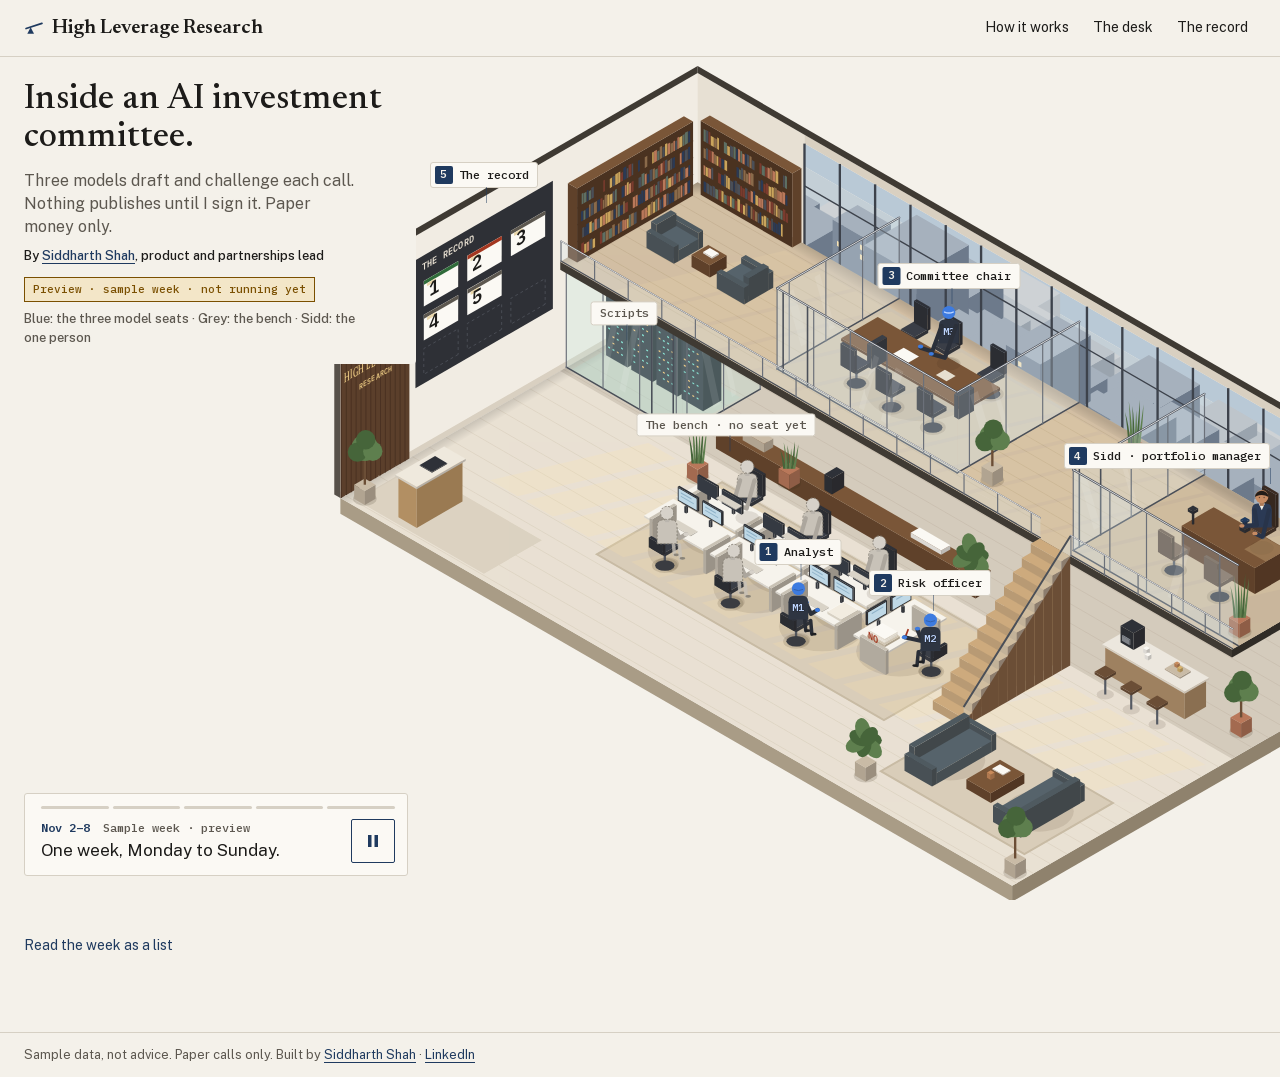
==== commit 1a226dec: "fix(site): make the sample, the numbers and the stamp shot add up A fresh review found the sample br" ====
--- a/docs/index.html
+++ b/docs/index.html
@@ -66,9 +66,9 @@
   <p>Sample data, not advice. Paper calls only. Built by <a href="https://siddharthshah.me">Siddharth Shah</a> &middot; <a href="https://www.linkedin.com/in/iamsiddharthshah">LinkedIn</a></p>
 </footer>
 <script src="assets/vendor/gsap-3.13.0.min.js?v=5e6e6cba"></script>
-<script src="assets/sample.js?v=75b339f0"></script>
-<script src="assets/floor.js?v=58d7c9f6"></script>
-<script src="assets/home.js?v=88adee21"></script>
+<script src="assets/sample.js?v=d8291a02"></script>
+<script src="assets/floor.js?v=4ac23c0d"></script>
+<script src="assets/home.js?v=ac67e7ab"></script>
 <script src="assets/nav.js?v=1555a769"></script>
 </body>
 </html>
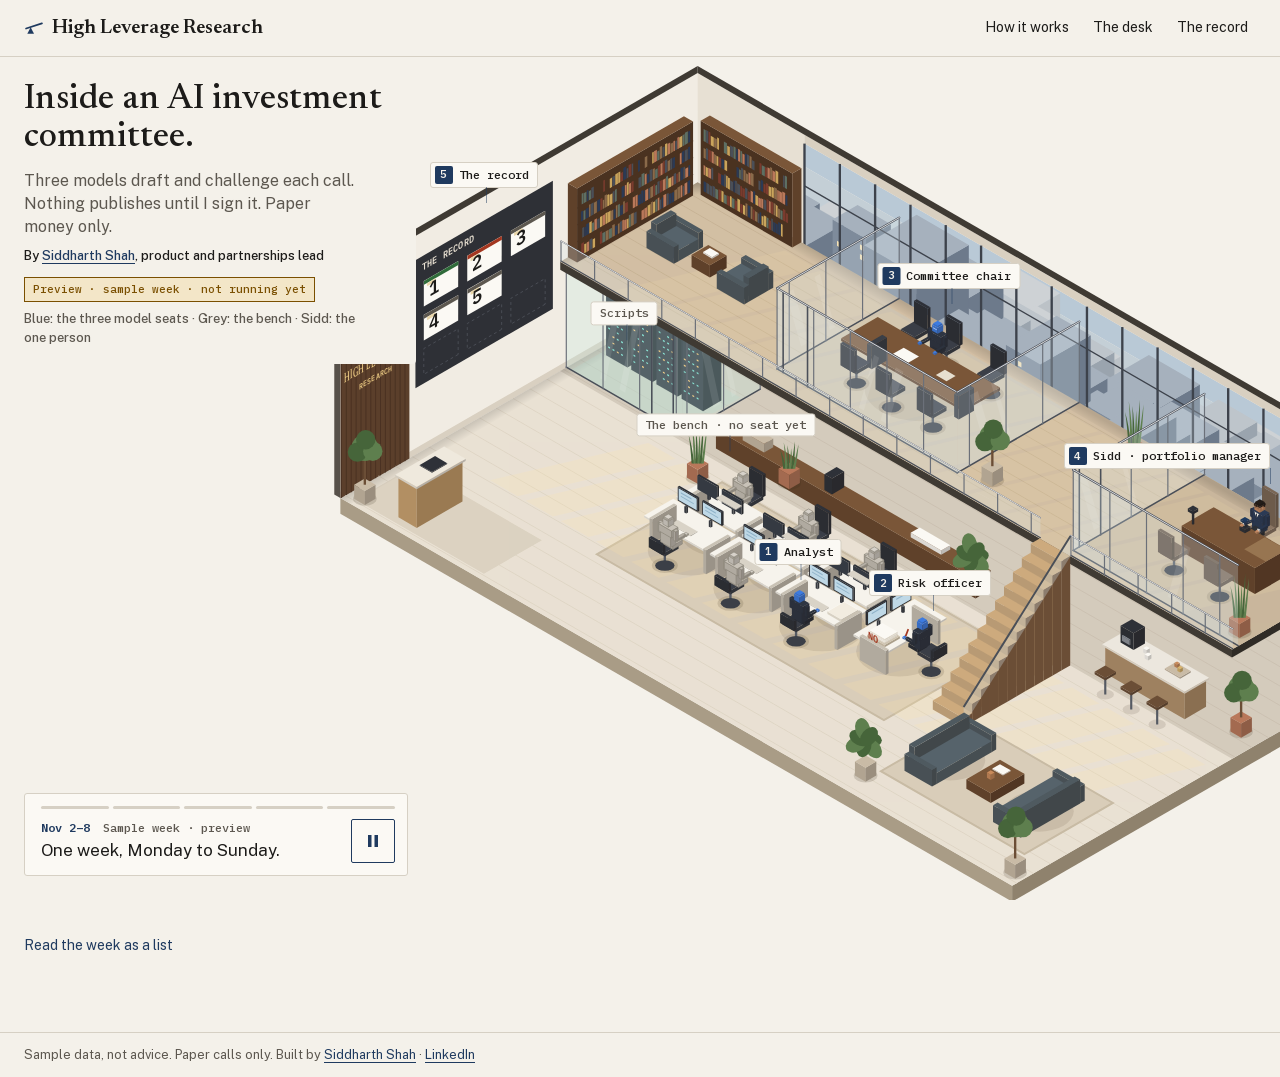
==== commit 235e04ce: "feat(site): redraw the seated cast as boxes in the office's own light The flat figures and solver ar" ====
--- a/docs/index.html
+++ b/docs/index.html
@@ -67,8 +67,8 @@
 </footer>
 <script src="assets/vendor/gsap-3.13.0.min.js?v=5e6e6cba"></script>
 <script src="assets/sample.js?v=d8291a02"></script>
-<script src="assets/floor.js?v=4ac23c0d"></script>
-<script src="assets/home.js?v=ac67e7ab"></script>
+<script src="assets/floor.js?v=e13054ef"></script>
+<script src="assets/home.js?v=c016215a"></script>
 <script src="assets/nav.js?v=1555a769"></script>
 </body>
 </html>
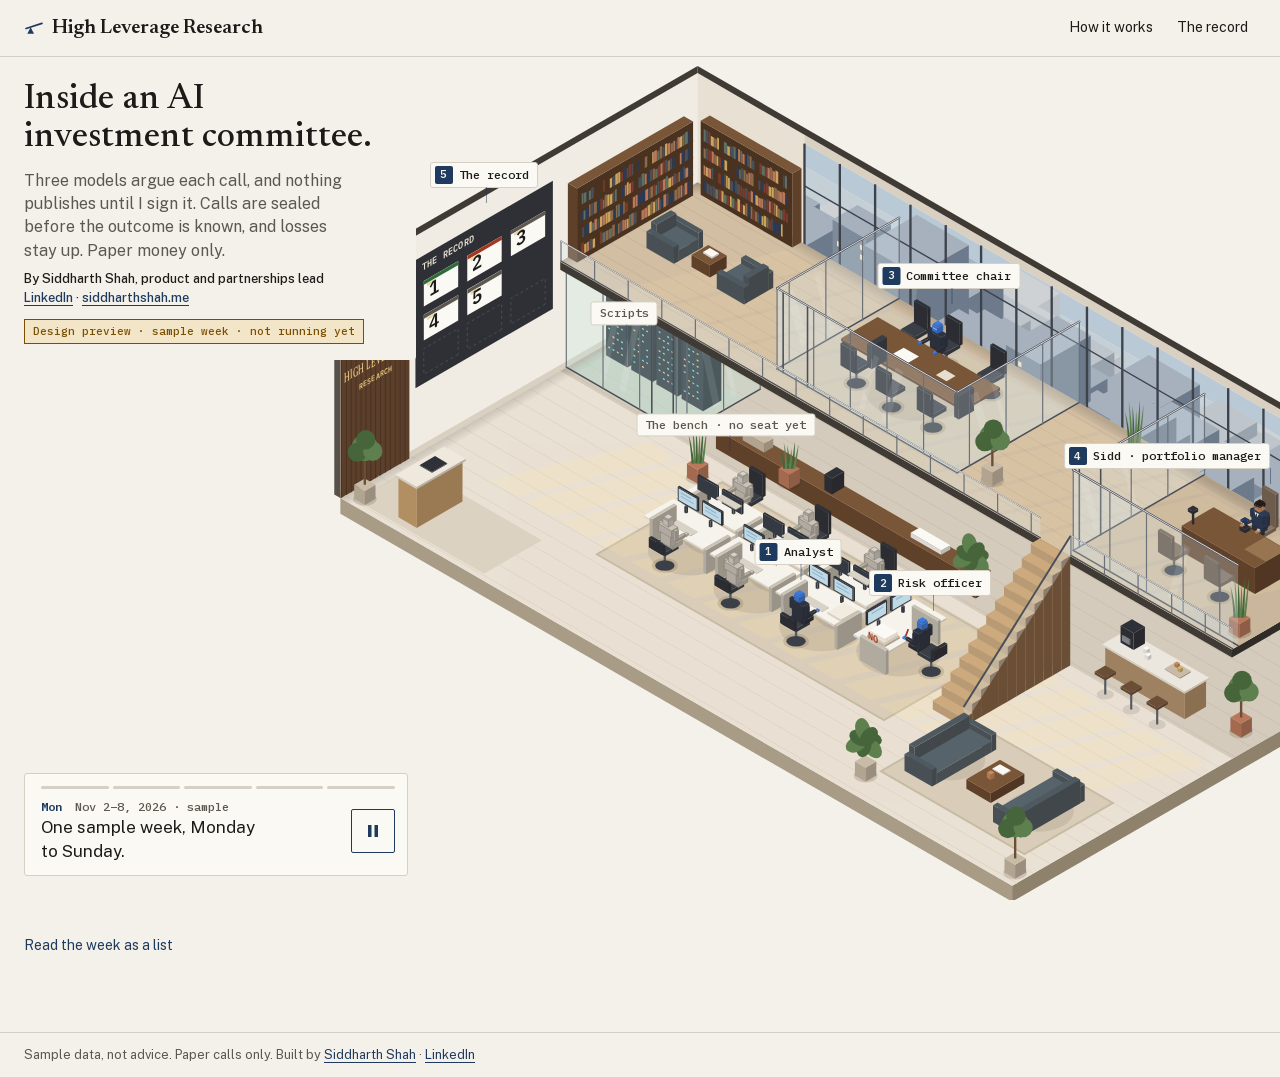
==== commit 4d322803: "feat(site): merge the explainer pages and cut the copy by two thirds The site told one call's path a" ====
--- a/docs/index.html
+++ b/docs/index.html
@@ -19,8 +19,8 @@
 <link rel="preload" href="assets/fonts/newsreader.woff2?v=55ca5292" as="font" type="font/woff2" crossorigin>
 <link rel="stylesheet" href="assets/fonts.css?v=cc6ba290">
 <link rel="stylesheet" href="assets/tokens.css?v=8e6ab7ad">
-<link rel="stylesheet" href="assets/site.css?v=b024a992">
-<link rel="stylesheet" href="assets/home.css?v=6e3ae702">
+<link rel="stylesheet" href="assets/site.css?v=f9b10273">
+<link rel="stylesheet" href="assets/home.css?v=6902cd8f">
 </head>
 <body class="home2">
 <a class="skip" href="#office">Skip to the office</a>
@@ -30,7 +30,6 @@
   <nav aria-label="Site" id="sitenav">
     <ul>
       <li><a href="desk.html">How it works</a></li>
-      <li><a href="committee.html">The desk</a></li>
       <li><a href="record.html">The record</a></li>
     </ul>
   </nav>
@@ -40,21 +39,20 @@
   <section class="stage" id="office" aria-label="The office">
     <div class="lede">
       <h1 class="line">Inside an AI investment committee.</h1>
-      <p class="sub">Three models draft and challenge each call. Nothing publishes until I sign it. Paper money only.</p>
-      <p class="by">By <a href="https://siddharthshah.me">Siddharth Shah</a>, product and partnerships lead</p>
-      <p class="pre">Preview &middot; sample week &middot; not running yet</p>
-      <p class="legend">Blue: the three model seats &middot; Grey: the bench &middot; Sidd: the one person</p>
+      <p class="sub">Three models argue each call, and nothing publishes until I sign it. Calls are sealed before the outcome is known, and losses stay up. Paper money only.</p>
+      <p class="by">By Siddharth Shah, product and partnerships lead<br><a href="https://www.linkedin.com/in/iamsiddharthshah">LinkedIn</a> &middot; <a href="https://siddharthshah.me">siddharthshah.me</a></p>
+      <p class="pre">Design preview &middot; sample week &middot; not running yet</p>
     </div>
     <div class="art" id="art"></div>
     <ol class="tags" id="tags" aria-hidden="true"></ol>
     <div class="now" role="status">
       <ol class="ticks" aria-hidden="true"><li></li><li></li><li></li><li></li><li></li></ol>
       <p class="when">Nov 2&ndash;8 <span>Sample week</span></p>
-      <p class="what">A sample week on the desk.</p>
+      <p class="what">One sample week, Monday to Sunday.</p>
       <button type="button" class="btn now-btn icon" id="pp" aria-label="Pause"></button>
       <button type="button" class="btn now-btn" id="nx" hidden>Next step</button>
       <div class="end" id="endcard" hidden>
-        <p class="end-go"><a class="btn go" href="desk.html#guardrails">What the models can&rsquo;t do</a> <a href="record.html#C-6">Open call No.&nbsp;6</a></p>
+        <p class="end-go"><a class="btn go" href="desk.html#stop">What the models can&rsquo;t do</a> <a href="record.html#C-6">Open call No.&nbsp;6</a></p>
         <p class="end-by"><a href="https://www.linkedin.com/in/iamsiddharthshah">Message me on LinkedIn</a> &middot; <a href="https://siddharthshah.me">siddharthshah.me</a></p>
       </div>
     </div>
@@ -68,7 +66,7 @@
 <script src="assets/vendor/gsap-3.13.0.min.js?v=5e6e6cba"></script>
 <script src="assets/sample.js?v=d8291a02"></script>
 <script src="assets/floor.js?v=e13054ef"></script>
-<script src="assets/home.js?v=c016215a"></script>
+<script src="assets/home.js?v=d37d2d65"></script>
 <script src="assets/nav.js?v=1555a769"></script>
 </body>
 </html>
--- a/docs/assets/site.css
+++ b/docs/assets/site.css
@@ -19,6 +19,9 @@
 .wide{max-width:76rem;margin:0 auto;padding:0 var(--s4)}
 .muted{color:var(--muted)}
 .small{font-size:var(--fs-sm)}
+/* no one-word last lines: balance short display lines, let body text pick its own breaks */
+h1,h2,h3,summary,.btn{text-wrap:balance}
+p,li,dd,td{text-wrap:pretty}
 .xs{font-size:var(--fs-xs)}
 .mono{font-family:var(--font-mono)}
 
@@ -207,14 +210,17 @@
   .chain li{gap:var(--s2)}
 }
 
-/* ---------- Committee: the desk as tabs over the office (seats.js) ----------
+/* ---------- How it works: one call as tabs over the office (seats.js) ----------
    Without JS every card is listed in order and the office stays hidden. */
 main.sc-main{max-width:76rem}
 .sc-main>.hd,.sc-main>.prose,.sc-main>.blk:not(.sc-seats){max-width:44rem}
 .sc-tabs,.sc-stage{display:none}
-.js-seats .sc-tabs{display:flex;overflow-x:auto;margin-top:var(--s3);border-top:1px solid var(--line);border-bottom:1px solid var(--line);scroll-snap-type:x proximity;scrollbar-width:thin}
-.sc-tabs [role=tab]{flex:1 0 auto;scroll-snap-align:start;min-height:56px;padding:var(--s2) var(--s4);background:transparent;border:0;border-right:1px solid var(--line);color:var(--text);font:600 var(--fs-sm)/1.2 var(--font-body);text-align:left;cursor:pointer;white-space:nowrap}
-.sc-tabs [role=tab]:last-child{border-right:0}
+/* tabs wrap instead of scrolling: 2 columns on a phone, 4 on a tablet, one row on a desktop. 1px gaps over the line colour draw the rules */
+.js-seats .sc-tabs{display:grid;grid-template-columns:repeat(2,minmax(0,1fr));gap:1px;margin-top:var(--s3);background:var(--line);border:1px solid var(--line)}
+.sc-tabs [role=tab]{min-width:0;min-height:56px;padding:var(--s2) var(--s3);background:var(--bg);border:0;color:var(--text);font:600 var(--fs-sm)/1.2 var(--font-body);text-align:left;cursor:pointer}
+.sc-tabs [role=tab]:last-child:nth-child(odd){grid-column:span 2}
+@media (min-width:640px){.js-seats .sc-tabs{grid-template-columns:repeat(4,minmax(0,1fr))}.sc-tabs [role=tab]:last-child:nth-child(odd){grid-column:auto}.sc-tabs [role=tab]:nth-child(7):last-child{grid-column:span 2}}
+@media (min-width:64rem){.js-seats .sc-tabs{display:flex}.sc-tabs [role=tab]{flex:1 1 auto;padding:var(--s2) var(--s4)}}
 .sc-tabs [role=tab] small{display:block;font:500 var(--fs-xs)/1.4 var(--font-mono);color:var(--muted)}
 .sc-tabs [role=tab]:hover{text-decoration:underline}
 .sc-tabs [role=tab][aria-selected=true]{background:var(--text);color:var(--bg)}
@@ -273,12 +279,12 @@
 .cn{font-weight:600;color:var(--ink)}
 .st{flex:none;font:500 var(--fs-xs)/1.3 var(--font-mono);text-transform:uppercase;letter-spacing:.04em;border:1px solid currentColor;padding:1px var(--s1)}
 .s-win{color:var(--win)}.s-loss{color:var(--loss)}.s-open{color:var(--muted)}
-.steps{list-style:none;margin:0 0 var(--s2);padding:0 0 0 var(--s4);border-left:1px solid var(--line);margin-left:3px}
-.steps li{display:grid;grid-template-columns:13.5rem 1fr;gap:var(--s3);padding:var(--s1) 0;font-size:var(--fs-sm)}
-.steps time{font:var(--fs-xs)/1.6 var(--font-mono);color:var(--muted)}
-.steps p{margin:0}
-.steps .eid{display:block;font:var(--fs-xs)/1.4 var(--font-mono);color:var(--muted)}
-.steps .later p{color:var(--muted)}
+.call .steps{list-style:none;margin:0 0 var(--s2);padding:0 0 0 var(--s4);border-left:1px solid var(--line);margin-left:3px}
+.call .steps li{display:grid;grid-template-columns:13.5rem 1fr;gap:var(--s3);padding:var(--s1) 0;font-size:var(--fs-sm)}
+.call .steps time{font:var(--fs-xs)/1.6 var(--font-mono);color:var(--muted)}
+.call .steps p{margin:0}
+.call .steps .eid{display:block;font:var(--fs-xs)/1.4 var(--font-mono);color:var(--muted)}
+.call .steps .later p{color:var(--muted)}
 .call{scroll-margin-top:var(--s6)}
 .rs{margin:var(--s2) 0 var(--s4);padding-left:calc(1ch + var(--s3))}
 .rs-tag{display:inline-block;margin-bottom:var(--s3);font:500 11px/1.3 var(--font-mono);color:var(--warn);background:var(--warn-bg);border:1px solid var(--warn);padding:3px 8px}
@@ -299,9 +305,53 @@
 .beat i.gap{background:transparent;box-shadow:inset 0 0 0 1px var(--loss)}
 .gate{margin-top:var(--s2)}
 @media (max-width:40rem){
-  .steps li{grid-template-columns:1fr;gap:0}
+  .call .steps li{grid-template-columns:1fr;gap:0}
   .rs-two{grid-template-columns:1fr;gap:var(--s4)}
   .rs{padding-left:0}
   .rs-dis{padding-left:var(--s3)}
   .call summary{align-items:flex-start}
 }
+
+/* ---------- How it works (desk.html): one page, prose at ~35rem so lines run 45-75 characters, explanatory text at 16px ---------- */
+main.how{max-width:76rem;padding-bottom:var(--s6)}
+.how>.hd,.how>.txt{max-width:44rem}
+.how>.hd p,.how>.txt>p,.how .acc p,.how ol.open,.how .sc-note,.how .sc-job{max-width:35rem}
+.how .lede{margin-top:var(--s4);font:400 var(--fs-lg)/1.45 var(--font-display)}
+.how .lede2{margin-top:var(--s3);font-size:var(--fs-base)}
+.how h2{margin:0 0 var(--s3);font-size:var(--fs-xl)}
+.how>.blk{margin-top:var(--s7)}
+.how>.txt>p{margin:0 0 var(--s3)}
+.how .sc-seats{margin-top:var(--s6)}
+.how .sc-job{font:400 var(--fs-lg)/1.35 var(--font-display)}
+.how .sc-facts{grid-template-columns:5.5rem minmax(0,1fr);gap:var(--s2) var(--s3);font-size:var(--fs-base);line-height:1.5}
+.how .sc-facts dt{line-height:1.9}
+.how .sc-wk{font-size:var(--fs-sm)}
+.how .sc-spec dl{font-size:var(--fs-sm)}
+.how .sc-note{margin-top:var(--s4)}
+.sc-no.s{background:var(--muted);color:var(--bg)}
+.how .sc-matrix{font-size:var(--fs-sm)}
+.how .sc-matrix td,.how .sc-matrix th{text-wrap:pretty}
+.how table.bars{font-size:var(--fs-base)}
+.how table.bars td:first-child{width:52%}
+.how table.bars td{padding-right:var(--s4)}
+ol.open{margin:0 0 var(--s4);padding-left:var(--s5)}
+ol.open li{margin-bottom:var(--s2)}
+/* accordions: the summary is the claim, the body the evidence */
+.acc{border-top:1px solid var(--line)}
+.acc details{border-bottom:1px solid var(--line)}
+.acc summary{display:flex;align-items:baseline;gap:var(--s3);min-height:var(--touch);padding:var(--s3) 0;cursor:pointer;list-style:none;font:500 var(--fs-lg)/1.3 var(--font-display);color:var(--text)}
+.acc summary::-webkit-details-marker{display:none}
+.acc summary::before{content:"+";flex:none;width:1ch;font:500 var(--fs-base)/1 var(--font-mono);color:var(--ink)}
+.acc details[open]>summary::before{content:"\2212"}
+.acc summary:hover{text-decoration:underline;text-underline-offset:3px}
+.acc summary:focus-visible{outline:2px solid var(--ink);outline-offset:2px}
+.acc details>p,.acc details>.tw,.acc details>ol{margin:0 0 var(--s3) calc(1ch + var(--s3))}
+.acc details>:last-child{margin-bottom:var(--s4)}
+.acc.ref summary{font:600 var(--fs-base)/1.3 var(--font-body)}
+.acc .sc-track{margin-top:0}
+.refnote{margin-top:var(--s3);font-size:var(--fs-sm);color:var(--muted)}
+.endrow{display:flex;flex-wrap:wrap;align-items:center;gap:var(--s3) var(--s5);margin-top:var(--s7)}
+.endrow .btn{display:inline-flex;align-items:center;text-decoration:none}
+.moved{padding-block:var(--s6)}
+@media (max-width:480px){.how .sc-facts{grid-template-columns:1fr;gap:0}.how .sc-facts dt{margin-top:var(--s2)}.how .sc-facts dt:first-child{margin-top:0}}
+@media (min-width:64rem){.how>#stop{max-width:60rem}.how>#stop>p{max-width:35rem}.how .sc-stage{aspect-ratio:16/10}.how .sc-matrix thead th:first-child{width:11rem}}
--- a/docs/assets/home.css
+++ b/docs/assets/home.css
@@ -7,8 +7,8 @@
 .art svg{display:block;width:100%;height:100%}
 
 .lede{position:absolute;left:0;top:0;z-index:2;max-width:calc(23rem + 2 * var(--s5));padding:var(--s5) var(--s5) var(--s4);background:var(--bg);border-bottom-right-radius:4px;pointer-events:none}
-.line{font:500 2.2rem/1.08 var(--font-display);color:var(--text)}
-.sub{margin-top:var(--s3);max-width:21rem;font:400 var(--fs-base)/1.45 var(--font-body);color:var(--muted)}
+.line{text-wrap:balance;font:500 2.2rem/1.08 var(--font-display);color:var(--text)}
+.sub{text-wrap:pretty;margin-top:var(--s3);max-width:21rem;font:400 var(--fs-base)/1.45 var(--font-body);color:var(--muted)}
 .pre{margin-top:var(--s3);display:inline-block;font:500 11px/1.3 var(--font-mono);color:var(--warn);background:var(--warn-bg);border:1px solid var(--warn);padding:4px 8px}
 
 .tags{list-style:none;margin:0;padding:0;position:absolute;pointer-events:none;z-index:2}
@@ -39,7 +39,6 @@
 .ticks li.past{background:color-mix(in srgb,var(--ink) 35%,var(--line))}
 .now-btn.icon{width:var(--touch);height:var(--touch);padding:0;display:grid;place-items:center}
 .now-btn.icon svg{width:16px;height:16px}
-.legend{margin-top:var(--s2);font:500 13px/1.45 var(--font-body);color:var(--muted);max-width:21rem}
 .now-btn{grid-column:2;grid-row:2/4}
 .by{margin-top:var(--s2);font:500 13px/1.45 var(--font-body);color:var(--text)}
 .lede a{pointer-events:auto}
@@ -68,3 +67,4 @@
   .now{left:var(--s4);right:var(--s4);bottom:var(--s4);width:auto}
   .foot{padding:var(--s3) var(--s4)}
 }
+.wk .steps .xs{display:block}
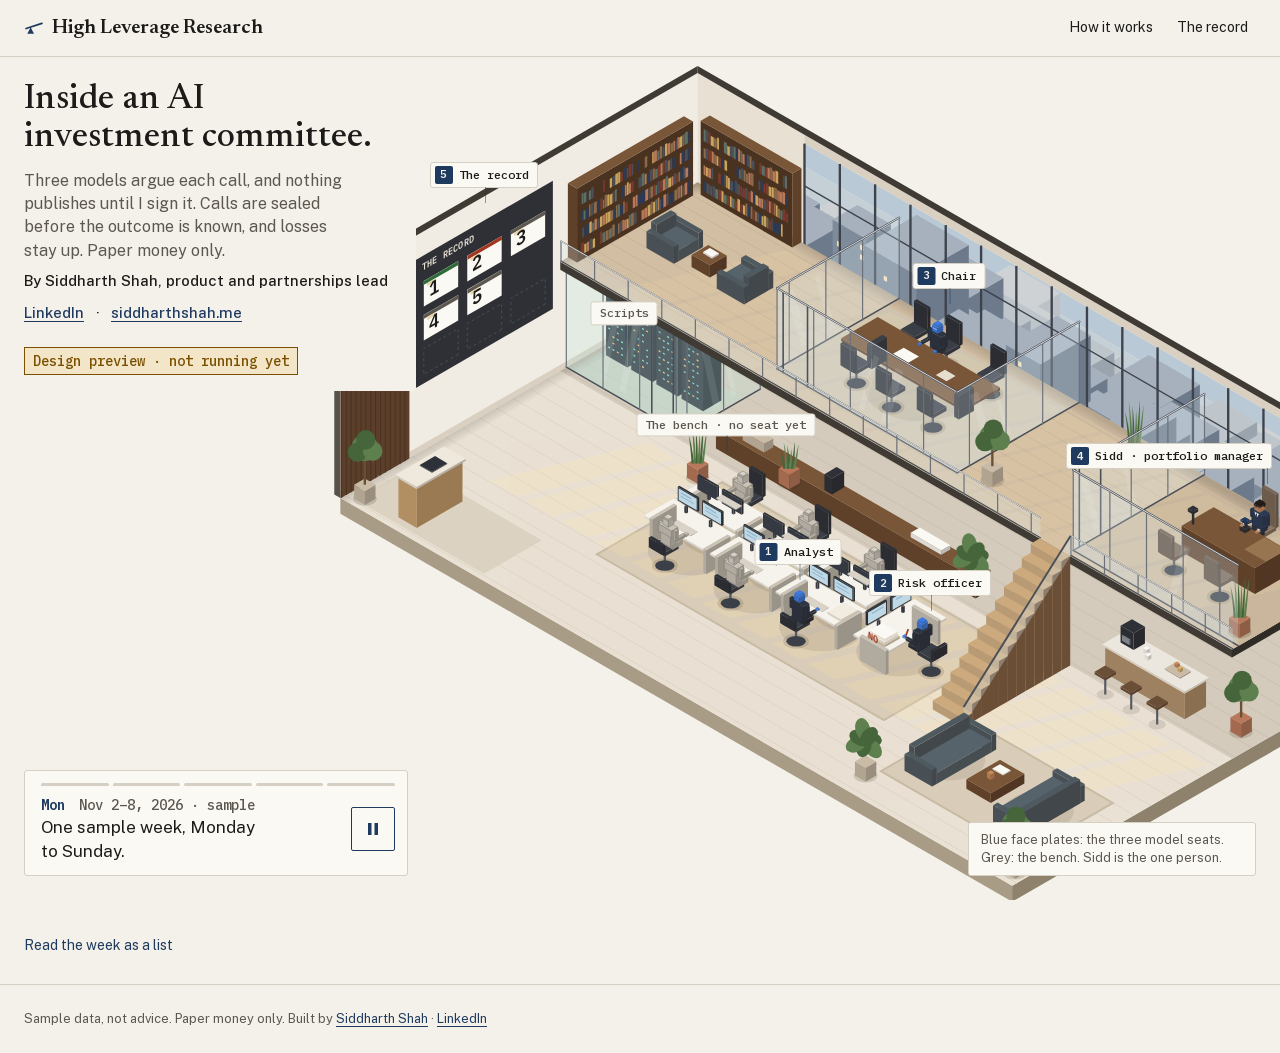
==== commit 322bdcc6: "fix(site): fit every page on a phone and align facts across pages Three fresh reviews found the repl" ====
--- a/docs/index.html
+++ b/docs/index.html
@@ -18,9 +18,9 @@
 <link rel="icon" href="assets/favicon.svg?v=e6431b43" type="image/svg+xml">
 <link rel="preload" href="assets/fonts/newsreader.woff2?v=55ca5292" as="font" type="font/woff2" crossorigin>
 <link rel="stylesheet" href="assets/fonts.css?v=cc6ba290">
-<link rel="stylesheet" href="assets/tokens.css?v=8e6ab7ad">
-<link rel="stylesheet" href="assets/site.css?v=f9b10273">
-<link rel="stylesheet" href="assets/home.css?v=6902cd8f">
+<link rel="stylesheet" href="assets/tokens.css?v=758c9adf">
+<link rel="stylesheet" href="assets/site.css?v=bd8da3ad">
+<link rel="stylesheet" href="assets/home.css?v=aa87b0f6">
 </head>
 <body class="home2">
 <a class="skip" href="#office">Skip to the office</a>
@@ -40,8 +40,8 @@
     <div class="lede">
       <h1 class="line">Inside an AI investment committee.</h1>
       <p class="sub">Three models argue each call, and nothing publishes until I sign it. Calls are sealed before the outcome is known, and losses stay up. Paper money only.</p>
-      <p class="by">By Siddharth Shah, product and partnerships lead<br><a href="https://www.linkedin.com/in/iamsiddharthshah">LinkedIn</a> &middot; <a href="https://siddharthshah.me">siddharthshah.me</a></p>
-      <p class="pre">Design preview &middot; sample week &middot; not running yet</p>
+      <p class="by">By Siddharth Shah<span class="role">, product and partnerships lead</span><span class="lk"><br><a href="https://www.linkedin.com/in/iamsiddharthshah">LinkedIn</a> &middot; <a href="https://siddharthshah.me">siddharthshah.me</a></span></p>
+      <p class="pre">Design preview &middot; not running yet</p>
     </div>
     <div class="art" id="art"></div>
     <ol class="tags" id="tags" aria-hidden="true"></ol>
@@ -52,21 +52,25 @@
       <button type="button" class="btn now-btn icon" id="pp" aria-label="Pause"></button>
       <button type="button" class="btn now-btn" id="nx" hidden>Next step</button>
       <div class="end" id="endcard" hidden>
-        <p class="end-go"><a class="btn go" href="desk.html#stop">What the models can&rsquo;t do</a> <a href="record.html#C-6">Open call No.&nbsp;6</a></p>
+        <p class="end-go"><a class="btn go" href="desk.html#guardrails">What the models can&rsquo;t do</a> <a href="record.html#C-6">Open call No.&nbsp;6</a></p>
         <p class="end-by"><a href="https://www.linkedin.com/in/iamsiddharthshah">Message me on LinkedIn</a> &middot; <a href="https://siddharthshah.me">siddharthshah.me</a></p>
       </div>
     </div>
+    <p class="key">Blue face plates: the three model seats. Grey: the bench. Sidd is the one person.</p>
   </section>
 </main>
+<section aria-label="The sample week as a list">
+<p class="key keyp">Blue face plates: the three model seats. Grey: the bench. Sidd is the one person.</p>
 <details class="list wk" id="stepsbox"><summary>Read the week as a list</summary><ol class="steps" id="steps"></ol></details>
+</section>
 
 <footer class="foot">
-  <p>Sample data, not advice. Paper calls only. Built by <a href="https://siddharthshah.me">Siddharth Shah</a> &middot; <a href="https://www.linkedin.com/in/iamsiddharthshah">LinkedIn</a></p>
+  <p>Sample data, not advice. Paper money only. Built by <a href="https://siddharthshah.me">Siddharth Shah</a> &middot; <a href="https://www.linkedin.com/in/iamsiddharthshah">LinkedIn</a></p>
 </footer>
 <script src="assets/vendor/gsap-3.13.0.min.js?v=5e6e6cba"></script>
 <script src="assets/sample.js?v=d8291a02"></script>
-<script src="assets/floor.js?v=e13054ef"></script>
-<script src="assets/home.js?v=d37d2d65"></script>
-<script src="assets/nav.js?v=1555a769"></script>
+<script src="assets/floor.js?v=9d3bfbda"></script>
+<script src="assets/home.js?v=ece8bfe9"></script>
+<script src="assets/nav.js?v=57650d35"></script>
 </body>
 </html>
--- a/docs/assets/tokens.css
+++ b/docs/assets/tokens.css
@@ -1,4 +1,4 @@
-/* High Leverage Research: design tokens (D15). Editorial ledger + one 8-bit layer.
+/* High Leverage Research: design tokens. Editorial ledger.
    Contrast ratios computed 2026-11-13 (WCAG relative luminance), text vs bg / surface. */
 :root{
   /* type: Newsreader (display, editorial serif) / Public Sans (body) / IBM Plex Mono (ledger numbers, nameplates) */
@@ -20,10 +20,8 @@
   --win:#2F6B3A;    /* 5.67 / 6.08 */
   --loss:#A3361F;   /* 6.00 / 6.43  also the No tray */
   --warn:#7A4F00; --warn-bg:#F3E6C8; /* 5.76  "design preview" label */
-  /* motion */
-  --dur-fast:120ms; --dur-base:200ms; --dur-step:1600ms; /* replay step */
-  --ease-out:cubic-bezier(.2,.7,.2,1); --ease-stamp:cubic-bezier(.3,1.6,.5,1);
-  --idle-loop:2400ms; /* the one loop: both sprites share a 2-frame breath, steps(2) */
+  --seat:#2F64C4; --on-seat:#fff; /* model-seat marker: badge square, station number */
+  --scrim:#141413; /* the spotlight dim over the office on How it works */
 }
 @media (prefers-color-scheme:dark){:root{
   --bg:#141413; --surface:#1D1C1A; --line:#3A3833;
@@ -33,8 +31,6 @@
   --win:#8FC79B;    /* 9.49 / 8.77 */
   --loss:#EE9A84;   /* 8.42 / 7.78 */
   --warn:#E9C46A; --warn-bg:#3A2E12; /* 7.96 */
+  --seat:#8FB0EA; --on-seat:#141413;
 }}
-@media (prefers-reduced-motion:reduce){:root{--dur-fast:0ms;--dur-base:0ms;--idle-loop:0ms}}
-/* Rules: no gradients, no glass, no shadows except a 1px ink focus ring; wins and losses share size and weight;
-   no pixel-art type. */
-.lev{margin:0 0 var(--s3);color:var(--muted);font:400 var(--fs-sm)/var(--lh-body) var(--font-body)}
+/* Rules: no gradients, no glass, no shadows except a 1px ink focus ring; wins and losses share size and weight. */
--- a/docs/assets/site.css
+++ b/docs/assets/site.css
@@ -1,5 +1,5 @@
 /* High Leverage Research design preview. Tokens in tokens.css (contrast computed there).
-   No gradients, glass or shadows. The 1px-plus ink focus ring is the only outline effect. */
+   No gradients, glass or shadows, except the scroll fade on a phone's tab row. The 1px-plus ink focus ring is the only outline effect. */
 *{box-sizing:border-box}
 [hidden]{display:none!important}
 html{-webkit-text-size-adjust:100%;color-scheme:light dark}
@@ -16,7 +16,6 @@
 .skip{position:absolute;left:var(--s2);top:-200px;background:var(--surface);color:var(--ink);padding:var(--s3);border:2px solid var(--ink);z-index:3}
 .skip:focus{top:var(--s2)}
 .wrap{max-width:40rem;margin:0 auto;padding:0 var(--s4)}
-.wide{max-width:76rem;margin:0 auto;padding:0 var(--s4)}
 .muted{color:var(--muted)}
 .small{font-size:var(--fs-sm)}
 /* no one-word last lines: balance short display lines, let body text pick its own breaks */
@@ -36,6 +35,7 @@
 .menu{display:none}
 .bar nav a[aria-current=page]{color:var(--ink);font-weight:600;text-decoration:underline;text-decoration-thickness:2px}
 .foot{padding:var(--s3) var(--s5);border-top:1px solid var(--line);font-size:var(--fs-xs);color:var(--muted)}
+.foot a{display:inline-flex;align-items:center;min-height:var(--touch)}
 @media (max-width:640px){
   .bar{padding:0 var(--s4);row-gap:0}
   .mark{font-size:1.1rem}
@@ -60,57 +60,21 @@
 .tog button[aria-pressed=true]::before{content:"";display:inline-block;width:8px;height:8px;background:currentColor;margin-right:var(--s2)}
 .btn:disabled{color:var(--muted);border-color:var(--muted);border-style:dashed;cursor:default}
 
-/* section labels */
-.kicker{font:500 var(--fs-xs)/var(--lh-tight) var(--font-mono);text-transform:uppercase;letter-spacing:.04em;color:var(--muted);margin-bottom:var(--s2)}
+/* sections */
 section.blk{margin-top:var(--s5)}
-
-/* commitments */
-.commit{margin:0;padding:0;list-style:none;counter-reset:c;font-size:var(--fs-sm);line-height:1.45}
-.commit li{counter-increment:c;border-top:1px solid var(--line);padding:var(--s2) 0 var(--s2) var(--s5);position:relative}
-.commit li:last-child{border-bottom:1px solid var(--line)}
-.commit li::before{content:counter(c);position:absolute;left:0;top:var(--s2);font:500 var(--fs-xs)/1.6 var(--font-mono);color:var(--ink)}
-.commit b{font-weight:600}
 
 .steps{margin:var(--s3) 0 0;padding-left:var(--s5);font-size:var(--fs-sm)}
 .steps li{margin-bottom:var(--s2)}
 .steps li[aria-current]{font-weight:600;color:var(--ink)}
 details.list summary{min-height:var(--touch);display:flex;align-items:center;cursor:pointer;font-size:var(--fs-sm);color:var(--ink)}
 
-/* progress */
-.prog{margin:0;font:500 var(--fs-base)/1.3 var(--font-mono)}
-.prog small{display:block;color:var(--muted);font:400 var(--fs-xs)/1.4 var(--font-body);margin-top:2px}
 .meter{height:8px;margin:var(--s2) 0 0;border:1px solid var(--muted);background:var(--surface)}
 .meter i{display:block;height:100%;background:var(--ink)}
-.counts{display:flex;flex-wrap:wrap;gap:var(--s1) var(--s4);margin-top:var(--s2);font:400 var(--fs-sm)/1.4 var(--font-mono)}
 .bookline{margin-top:var(--s2);font-size:var(--fs-sm)}
 
 
-/* links block */
-.more{list-style:none;margin:0;padding:0;border-top:1px solid var(--line)}
-.more li{border-bottom:1px solid var(--line)}
-.more a{display:flex;flex-direction:column;justify-content:center;min-height:56px;padding:var(--s2) 0;text-decoration:none}
-.more a b{font:600 var(--fs-base)/1.3 var(--font-display);text-decoration:underline;text-underline-offset:3px}
-.more a span{font-size:var(--fs-sm);color:var(--muted)}
-
-/* prose pages */
-.prose{margin-top:var(--s5)}
-.prose h2{margin:var(--s6) 0 var(--s2)}
-.prose p,.prose ul{margin:0 0 var(--s3);max-width:38rem}
-.prose ul{padding-left:var(--s5)}
-.prose li{margin-bottom:var(--s2)}
 .lede{font:400 var(--fs-lg)/1.4 var(--font-display)}
 
-/* seats (committee page) */
-.seats{list-style:none;margin:0;padding:0}
-.seat{display:grid;grid-template-columns:32px 1fr;gap:var(--s4);padding:var(--s4) 0;border-top:1px solid var(--line)}
-.seat:last-child{border-bottom:1px solid var(--line)}
-.seat dl{display:grid;grid-template-columns:auto 1fr;gap:var(--s1) var(--s3);margin:var(--s2) 0 0;font-size:var(--fs-sm)}
-.seat dt{color:var(--muted)}
-.seat dd{margin:0}
-
-/* station numbers, matching the tags on the homepage floor */
-.stn{display:inline-grid;place-items:center;width:24px;height:24px;border-radius:2px;background:var(--ink);color:var(--bg);font:600 12px/1 var(--font-mono)}
-.stn.none{background:transparent;color:var(--muted);border:1px solid var(--line);width:auto;padding:0 6px;font-weight:500}
 
 /* tables */
 .tw{overflow-x:auto;margin-top:var(--s3)}
@@ -121,16 +85,8 @@
 thead th{border-bottom:2px solid var(--muted);font:600 var(--fs-xs)/1.3 var(--font-body)}
 td.n,th.n{font-family:var(--font-mono);text-align:right}
 td.mono,th.mono{font-family:var(--font-mono);font-size:var(--fs-xs)}
-.id{min-height:var(--touch);min-width:var(--touch);padding:0 var(--s2);background:transparent;border:1px solid var(--ink);color:var(--ink);font:600 var(--fs-xs)/1 var(--font-mono);cursor:pointer;border-radius:var(--radius)}
-.id[aria-expanded=true]{background:var(--ink);color:var(--bg)}
-.sealed td{background:var(--surface);padding:var(--s3)}
-.sealed dl{display:grid;grid-template-columns:auto 1fr;gap:2px var(--s3);margin:var(--s2) 0;font-size:var(--fs-sm)}
-.sealed dt{color:var(--muted)}.sealed dd{margin:0;font:var(--fs-xs)/1.5 var(--font-mono);overflow-wrap:anywhere}
 .res{font-weight:600}
 .empty{color:var(--muted);font-size:var(--fs-sm)}
-
-/* tick strip */
-.tl{display:flex;justify-content:space-between;font:var(--fs-xs) var(--font-mono);color:var(--muted);margin-top:var(--s1)}
 
 /* timeline (single rail, newest first) */
 .weeks{list-style:none;margin:0;padding:0}
@@ -149,99 +105,63 @@
 /* state switching */
 :root[data-state=day0] .sw,:root[data-state=sample] .d0{display:none!important}
 
-footer{margin-top:var(--s7);padding:var(--s4) 0 var(--s6);border-top:2px solid var(--muted);font-size:var(--fs-sm);color:var(--muted)}
-footer p+p{margin-top:var(--s2)}
-
 @media (prefers-reduced-motion:reduce){*{animation:none!important;transition:none!important}}
-/* the path of one call (how-it-works page) */
-.chain{list-style:none;margin:var(--s4) 0;padding:0;border-left:2px solid var(--ink)}
-.chain li{display:grid;grid-template-columns:56px 1fr;gap:var(--s3);align-items:center;padding:var(--s2) 0 var(--s2) var(--s3);position:relative}
-.chain li::before{content:"";position:absolute;left:-5px;top:50%;width:8px;height:8px;margin-top:-4px;background:var(--ink)}
-.chain b{display:block;font-weight:600;font-size:var(--fs-sm)}
-.chain span span,.chain div span{display:block;font-size:var(--fs-sm);color:var(--muted);line-height:1.4}
 td .sub{display:block;font-size:var(--fs-xs);color:var(--muted)}
 td b{font-weight:600}
-.id,th.mono{white-space:nowrap}
+th.mono{white-space:nowrap}
 [data-gap="2"]{margin-top:var(--s2)}[data-gap="3"]{margin-top:var(--s3)}[data-gap="5"]{margin-top:var(--s5)}
-.seat-solo{border-bottom:1px solid var(--line)}
-.meter i.w0{width:0}.meter i.w3{width:3%}#meter{width:0}
-.btn:hover:not(:disabled),.tog button:hover,.id:hover{background:var(--surface);text-decoration:underline}
-.tog button[aria-pressed=true]:hover,.id[aria-expanded=true]:hover{background:var(--ink)}
+#meter{width:0}
+.btn:hover:not(:disabled),.tog button:hover{background:var(--surface);text-decoration:underline}
+.tog button[aria-pressed=true]:hover{background:var(--ink)}
 details.list summary:hover{text-decoration:underline}
-
-/* committee seat definition lists share one label column */
-.seat dl{grid-template-columns:6.5rem 1fr}
-.seat dt{overflow-wrap:anywhere}
 
 /* record timeline controls */
 .tlctl{display:flex;flex-wrap:wrap;gap:var(--s2) var(--s3);align-items:center;margin-top:var(--s3)}
 .tlctl .btn[aria-pressed=true],.tlctl .btn[aria-expanded=true]{background:var(--ink);color:var(--bg)}
 .tlctl .btn[aria-pressed=true]:hover,.tlctl .btn[aria-expanded=true]:hover{background:var(--ink)}
-.btn:focus-visible,.tog button:focus-visible,.id:focus-visible{outline:2px solid var(--ink);outline-offset:3px}
-
-/* vignette: a still crop of the homepage office at the top of each inner page */
-.vignette{width:100%;aspect-ratio:16/10;margin-top:var(--s4);border:1px solid var(--line);border-radius:4px;overflow:hidden;background:var(--surface);pointer-events:none;user-select:none}
-.vignette svg{display:block;width:100%;height:100%}
-.vignette svg *{animation:none!important;transition:none!important}
-@media (min-width:1100px){
-  main.has-vig{max-width:76rem;display:grid;grid-template-columns:minmax(0,1fr) 40%;column-gap:var(--s6);align-items:start}
-  main.has-vig>.col{grid-column:1;grid-row:1;min-width:0;max-width:40rem}
-  main.has-vig>.vignette{grid-column:2;grid-row:1;position:sticky;top:var(--s4);aspect-ratio:4/3;margin-top:var(--s5)}
-}
-
-/* inner pages, v3: the path of one call with reads/writes/stops, and full seat cards */
-.prose h3{margin:var(--s5) 0 var(--s2);font-size:var(--fs-lg)}
-.prose .steps{margin:0 0 var(--s3);max-width:38rem;font-size:var(--fs-base)}
-.chain li{align-items:start}
-.chain li::before{top:calc(var(--s2) + 12px)}
-.chain .stn{margin-top:2px}
-.chain dl.rw{display:grid;grid-template-columns:4.5rem 1fr;gap:2px var(--s3);margin:var(--s2) 0 var(--s1);font-size:var(--fs-sm);line-height:1.45}
-.chain dl.rw dt{color:var(--muted);font:500 var(--fs-xs)/1.8 var(--font-mono)}
-.chain dl.rw dd{margin:0}
-.plate{display:inline-block;margin-top:var(--s1);padding:2px var(--s2);border:1px solid var(--ink);color:var(--ink);font:500 var(--fs-xs)/1.4 var(--font-mono)}
-.seat .job{margin-top:var(--s2);font:400 var(--fs-base)/1.4 var(--font-display)}
-.seat dd{line-height:1.45}
-.seat dt{line-height:1.45}
+.btn:focus-visible,.tog button:focus-visible{outline:2px solid var(--ink);outline-offset:3px}
+
 th .sub{display:block;font:400 var(--fs-xs)/1.3 var(--font-body);color:var(--muted)}
-@media (max-width:480px){
-  .seat{grid-template-columns:24px 1fr;gap:var(--s3)}
-  .seat dl,.chain dl.rw{grid-template-columns:1fr;gap:0}
-  .seat dt,.chain dl.rw dt{margin-top:var(--s2)}
-  .chain li{gap:var(--s2)}
-}
 
 /* ---------- How it works: one call as tabs over the office (seats.js) ----------
    Without JS every card is listed in order and the office stays hidden. */
-main.sc-main{max-width:76rem}
-.sc-main>.hd,.sc-main>.prose,.sc-main>.blk:not(.sc-seats){max-width:44rem}
-.sc-tabs,.sc-stage{display:none}
-/* tabs wrap instead of scrolling: 2 columns on a phone, 4 on a tablet, one row on a desktop. 1px gaps over the line colour draw the rules */
-.js-seats .sc-tabs{display:grid;grid-template-columns:repeat(2,minmax(0,1fr));gap:1px;margin-top:var(--s3);background:var(--line);border:1px solid var(--line)}
-.sc-tabs [role=tab]{min-width:0;min-height:56px;padding:var(--s2) var(--s3);background:var(--bg);border:0;color:var(--text);font:600 var(--fs-sm)/1.2 var(--font-body);text-align:left;cursor:pointer}
-.sc-tabs [role=tab]:last-child:nth-child(odd){grid-column:span 2}
-@media (min-width:640px){.js-seats .sc-tabs{grid-template-columns:repeat(4,minmax(0,1fr))}.sc-tabs [role=tab]:last-child:nth-child(odd){grid-column:auto}.sc-tabs [role=tab]:nth-child(7):last-child{grid-column:span 2}}
-@media (min-width:64rem){.js-seats .sc-tabs{display:flex}.sc-tabs [role=tab]{flex:1 1 auto;padding:var(--s2) var(--s4)}}
-.sc-tabs [role=tab] small{display:block;font:500 var(--fs-xs)/1.4 var(--font-mono);color:var(--muted)}
+.sc-tabs,.sc-stage,.sc-legend,.sc-next{display:none}
+/* Tabs: one scrolling row on a phone (snap, with a fade at the edge that still has more), wrapping rows from 640px, one row on a desktop.
+   1px gaps over the line colour draw the rules. */
+.js-seats .sc-tabs{display:flex;position:relative;margin-top:var(--s3);gap:1px;background:var(--line);border:1px solid var(--line);overflow-x:auto;scroll-snap-type:x mandatory;scrollbar-width:none}
+.js-seats .sc-tabs::-webkit-scrollbar{display:none}
+.js-seats .sc-tabs.more-r{-webkit-mask-image:linear-gradient(to right,#000 calc(100% - 40px),transparent);mask-image:linear-gradient(to right,#000 calc(100% - 40px),transparent)}
+.js-seats .sc-tabs.more-l.more-r{-webkit-mask-image:linear-gradient(to right,transparent,#000 40px,#000 calc(100% - 40px),transparent);mask-image:linear-gradient(to right,transparent,#000 40px,#000 calc(100% - 40px),transparent)}
+.js-seats .sc-tabs.more-l:not(.more-r){-webkit-mask-image:linear-gradient(to right,transparent,#000 40px);mask-image:linear-gradient(to right,transparent,#000 40px)}
+.sc-tabs [role=tab]{flex:0 0 auto;display:inline-flex;align-items:baseline;gap:.4em;min-height:48px;padding:var(--s2) var(--s4);background:var(--bg);border:0;color:var(--text);font:600 var(--fs-sm)/1.2 var(--font-body);white-space:nowrap;text-align:left;cursor:pointer;scroll-snap-align:start}
+.sc-tabs [role=tab] small{font:500 var(--fs-xs)/1.2 var(--font-mono);color:var(--muted)}
+.sc-tabs [role=tab] small::after{content:" \00B7"}
 .sc-tabs [role=tab]:hover{text-decoration:underline}
 .sc-tabs [role=tab][aria-selected=true]{background:var(--text);color:var(--bg)}
 .sc-tabs [role=tab][aria-selected=true] small{color:var(--bg)}
 .sc-tabs [role=tab]:focus-visible{outline:2px solid var(--ink);outline-offset:-4px}
+@media (min-width:640px){.js-seats .sc-tabs{flex-wrap:wrap;overflow:visible;scroll-snap-type:none;-webkit-mask-image:none!important;mask-image:none!important}.sc-tabs [role=tab]{flex:1 1 auto;min-height:56px}}
 .sc-grid{display:grid;grid-template-columns:minmax(0,1fr);gap:var(--s4);margin-top:var(--s4);align-items:start}
-.js-seats .sc-stage{display:block;position:relative;aspect-ratio:4/3;border:1px solid var(--line);background:var(--surface);overflow:hidden;contain:paint}
-@media (min-width:64rem){.js-seats .sc-grid{grid-template-columns:minmax(0,1.35fr) minmax(0,1fr)}.js-seats .sc-stage{position:sticky;top:var(--s4)}}
+.sc-grid>*{min-width:0}
+.js-seats .sc-fig{display:block}
+.js-seats .sc-stage{display:block;position:relative;aspect-ratio:16/10;border:1px solid var(--line);background:var(--surface);overflow:hidden;contain:paint}
+.js-seats .sc-legend{display:block;margin-top:var(--s2);font-size:var(--fs-sm);color:var(--muted)}
+@media (max-width:639.98px){.sc-panels{order:1}.sc-fig{order:2}}
+@media (min-width:64rem){.js-seats .sc-grid{grid-template-columns:minmax(0,1.35fr) minmax(0,1fr)}.js-seats .sc-fig{position:sticky;top:var(--s4)}}
 .sc-floor,.sc-floor svg{display:block;width:100%;height:100%}
 .sc-lab{position:absolute;left:var(--s2);top:var(--s2);padding:4px 8px;background:var(--text);color:var(--bg);font:600 var(--fs-xs)/1.3 var(--font-mono)}
-.sc-dim{fill:#141413;opacity:.45}
-.sc-panels{display:grid;gap:var(--s4);min-width:0}
-.sc{display:flex;flex-direction:column;gap:var(--s2);padding:var(--s4);background:var(--surface);border:1px solid var(--line);border-radius:var(--radius);scroll-margin-top:var(--s5)}
+.sc-dim{fill:var(--scrim);opacity:.45}
+.sc-panels{display:grid;grid-template-columns:minmax(0,1fr);gap:var(--s4);min-width:0}
+.sc{display:flex;flex-direction:column;gap:var(--s2);min-width:0;padding:var(--s4);background:var(--surface);border:1px solid var(--line);border-radius:var(--radius);scroll-margin-top:var(--s5)}
 .sc:focus-visible{outline:2px solid var(--ink);outline-offset:2px}
 .sc-badge{align-self:flex-start;display:inline-flex;align-items:center;gap:6px;padding:5px 8px;border:1px solid var(--line);font:500 var(--fs-xs)/1 var(--font-mono);text-transform:uppercase;letter-spacing:.04em;color:var(--text)}
 .sc-badge i{display:inline-block;width:10px;height:10px;flex:none}
-.b-model i{background:#2F64C4}.b-human i{background:var(--ink);border-radius:50%}.b-script i{background:var(--muted)}
+.b-model i{background:var(--seat)}.b-human i{background:var(--ink);border-radius:50%}.b-script i{background:var(--muted)}
 .b-bench{border-style:dashed}.b-bench i{border:1.5px dashed var(--muted)}
 .sc h3{display:flex;flex-wrap:wrap;align-items:baseline;gap:var(--s2);margin:0;font:600 var(--fs-xl)/1.15 var(--font-display)}
-.sc-no{padding:4px 6px;border-radius:2px;background:#2F64C4;color:#fff;font:600 var(--fs-xs)/1 var(--font-mono)}
+.sc-no{padding:4px 6px;border-radius:2px;background:var(--seat);color:var(--on-seat);font:600 var(--fs-xs)/1 var(--font-mono)}
 #pm .sc-no{background:var(--text);color:var(--bg)}
+.js-seats .sc-next{display:inline-flex;align-items:center;justify-content:center;align-self:flex-start;min-height:var(--touch);margin-top:var(--s2)}
 .sc-job{margin:0}
 .sc-facts{display:grid;grid-template-columns:6rem minmax(0,1fr);gap:6px var(--s3);margin:var(--s1) 0 0;font-size:var(--fs-sm)}
 .sc-facts dt{font:500 var(--fs-xs)/1.6 var(--font-mono);text-transform:uppercase;color:var(--muted)}
@@ -256,16 +176,26 @@
 .sc-matrix td small{display:block;color:var(--muted);font:400 var(--fs-xs)/1.4 var(--font-body)}
 .sc-matrix td,.sc-matrix th{text-align:left}
 .sc-matrix .c-yes{font-weight:600}.sc-matrix .c-no{color:var(--muted)}
+/* On a phone the stop table is one block per capability, each seat a labelled line. The thead stays for screen readers (the roles on the markup keep the table semantics). */
+@media (max-width:639.98px){
+  .sc-matrix{min-width:0;table-layout:auto}
+  .sc-matrix,.sc-matrix tbody,.sc-matrix tr{display:block}
+  .sc-matrix thead{position:absolute;width:1px;height:1px;overflow:hidden;clip:rect(0 0 0 0);white-space:nowrap}
+  .sc-matrix tr{padding:var(--s3) 0;border-bottom:1px solid var(--line)}
+  .sc-matrix th,.sc-matrix td{display:block;border:0}
+  .sc-matrix tbody th{padding:0 0 var(--s2);font:600 var(--fs-base)/1.3 var(--font-display)}
+  .sc-matrix td{position:relative;min-height:1.5em;padding:var(--s1) 0 var(--s1) 7rem}
+  .sc-matrix td::before{content:attr(data-seat);position:absolute;left:0;top:var(--s1);width:6.5rem;font:500 var(--fs-xs)/1.9 var(--font-mono);color:var(--muted);font-weight:400}
+}
 .sc-track{list-style:none;margin:var(--s3) 0 0;padding:0;counter-reset:t;display:grid;gap:var(--s2)}
 .sc-track li{counter-increment:t;position:relative;padding:var(--s3) var(--s3) var(--s3) 3rem;background:var(--surface);border:1px solid var(--line);font-size:var(--fs-sm)}
 .sc-track li::before{content:counter(t);position:absolute;left:var(--s3);top:var(--s3);display:grid;place-items:center;width:24px;height:24px;background:var(--ink);color:var(--bg);font:600 12px/1 var(--font-mono)}
 
-/* record: weekly note, scoreboard by confidence, numbered calls, heartbeat */
+/* record: weekly note, scoreboard by confidence, numbered calls, heartbeat (record.css adds its own layout) */
 .note{border-left:3px solid var(--ink);padding:var(--s1) 0 var(--s1) var(--s4);max-width:38rem}
 .note p{margin:0 0 var(--s2);font:400 var(--fs-base)/1.5 var(--font-display)}
 .note .note-lbl{font:500 var(--fs-xs)/1.4 var(--font-mono);color:var(--warn)}
 .note .note-by{font:500 var(--fs-sm)/1 var(--font-body);color:var(--muted);margin:0}
-.prog b{font:500 var(--fs-xl)/1 var(--font-display)}
 table.cal{max-width:30rem}
 .calls{list-style:none;margin:var(--s3) 0 0;padding:0;border-top:1px solid var(--line)}
 .call{border-bottom:1px solid var(--line)}
@@ -283,7 +213,6 @@
 .call .steps li{display:grid;grid-template-columns:13.5rem 1fr;gap:var(--s3);padding:var(--s1) 0;font-size:var(--fs-sm)}
 .call .steps time{font:var(--fs-xs)/1.6 var(--font-mono);color:var(--muted)}
 .call .steps p{margin:0}
-.call .steps .eid{display:block;font:var(--fs-xs)/1.4 var(--font-mono);color:var(--muted)}
 .call .steps .later p{color:var(--muted)}
 .call{scroll-margin-top:var(--s6)}
 .rs{margin:var(--s2) 0 var(--s4);padding-left:calc(1ch + var(--s3))}
@@ -352,6 +281,7 @@
 .refnote{margin-top:var(--s3);font-size:var(--fs-sm);color:var(--muted)}
 .endrow{display:flex;flex-wrap:wrap;align-items:center;gap:var(--s3) var(--s5);margin-top:var(--s7)}
 .endrow .btn{display:inline-flex;align-items:center;text-decoration:none}
+.endrow a:not(.btn){display:inline-flex;align-items:center;min-height:var(--touch)}
 .moved{padding-block:var(--s6)}
 @media (max-width:480px){.how .sc-facts{grid-template-columns:1fr;gap:0}.how .sc-facts dt{margin-top:var(--s2)}.how .sc-facts dt:first-child{margin-top:0}}
-@media (min-width:64rem){.how>#stop{max-width:60rem}.how>#stop>p{max-width:35rem}.how .sc-stage{aspect-ratio:16/10}.how .sc-matrix thead th:first-child{width:11rem}}
+@media (min-width:64rem){.how>#stop{max-width:60rem}.how>#stop>p{max-width:35rem}.how .sc-matrix thead th:first-child{width:11rem}}
--- a/docs/assets/home.css
+++ b/docs/assets/home.css
@@ -9,7 +9,7 @@
 .lede{position:absolute;left:0;top:0;z-index:2;max-width:calc(23rem + 2 * var(--s5));padding:var(--s5) var(--s5) var(--s4);background:var(--bg);border-bottom-right-radius:4px;pointer-events:none}
 .line{text-wrap:balance;font:500 2.2rem/1.08 var(--font-display);color:var(--text)}
 .sub{text-wrap:pretty;margin-top:var(--s3);max-width:21rem;font:400 var(--fs-base)/1.45 var(--font-body);color:var(--muted)}
-.pre{margin-top:var(--s3);display:inline-block;font:500 11px/1.3 var(--font-mono);color:var(--warn);background:var(--warn-bg);border:1px solid var(--warn);padding:4px 8px}
+.pre{margin-top:var(--s3);display:inline-block;font:500 14px/1.3 var(--font-mono);color:var(--warn);background:var(--warn-bg);border:1px solid var(--warn);padding:4px 8px}
 
 .tags{list-style:none;margin:0;padding:0;position:absolute;pointer-events:none;z-index:2}
 .tag{position:absolute;transform:translate(-50%,calc(-100% - 16px));display:flex;align-items:center;gap:6px;white-space:nowrap;
@@ -30,8 +30,8 @@
 .now{position:absolute;left:var(--s5);bottom:var(--s5);z-index:2;width:24rem;display:grid;grid-template-columns:1fr auto;gap:2px var(--s3);align-items:center;
   background:var(--surface);border:1px solid var(--line);border-radius:3px;padding:var(--s3) var(--s3) var(--s3) var(--s4)}
 .ticks{grid-row:1}
-.when{grid-row:2;grid-column:1;font:600 12px/1.3 var(--font-mono);color:var(--ink)}
-.when span{color:var(--muted);font-weight:500;margin-left:6px}
+.when{grid-row:2;grid-column:1;font:600 14px/1.3 var(--font-mono);color:var(--ink)}
+.when span{color:var(--muted);font-weight:500;margin-left:6px;white-space:nowrap}
 .what{text-wrap:pretty;grid-row:3;grid-column:1;font-size:17px;line-height:1.38;display:-webkit-box;-webkit-line-clamp:3;-webkit-box-orient:vertical;overflow:hidden}
 .ticks{grid-column:1/-1;list-style:none;margin:0 0 var(--s2);padding:0;height:3px;line-height:0;font-size:0;display:grid;grid-template-columns:repeat(5,1fr);gap:4px}
 .ticks li{height:3px;border-radius:2px;background:var(--line)}
@@ -40,31 +40,47 @@
 .now-btn.icon{width:var(--touch);height:var(--touch);padding:0;display:grid;place-items:center}
 .now-btn.icon svg{width:16px;height:16px}
 .now-btn{grid-column:2;grid-row:2/4}
-.by{margin-top:var(--s2);font:500 13px/1.45 var(--font-body);color:var(--text)}
+.by{margin-top:var(--s2);font:500 15px/1.4 var(--font-body);color:var(--text)}
 .lede a{pointer-events:auto}
+.end-go a,.end-by a,.by a{display:inline-flex;align-items:center;min-height:44px}
+.by a{margin-right:var(--s2)}
+.by a+a{margin-left:var(--s2)}
+.key{position:absolute;right:var(--s5);bottom:var(--s5);z-index:2;max-width:18rem;margin:0;padding:var(--s2) var(--s3);background:var(--surface);border:1px solid var(--line);border-radius:3px;font-size:var(--fs-xs);line-height:1.4;color:var(--muted);pointer-events:none}
+.keyp{display:none}
 
 /* the end of the week: one next step, a way back to the person who built it, replay demoted to a link */
-.end{grid-column:1/-1;grid-row:4;margin-top:var(--s3);padding-top:var(--s3);border-top:1px solid var(--line);display:grid;gap:var(--s2)}
+.end{grid-column:1/-1;grid-row:4;margin-top:var(--s2);padding-top:var(--s2);border-top:1px solid var(--line);display:grid;gap:0}
 .end[hidden]{display:none}
-.end-go{display:flex;flex-wrap:wrap;align-items:center;gap:var(--s2) var(--s4);font-size:var(--fs-sm)}
+.end-go{display:flex;flex-wrap:wrap;align-items:center;gap:0 var(--s4);font-size:var(--fs-sm)}
 .btn.go{display:inline-flex;align-items:center;background:var(--ink);color:var(--bg);text-decoration:none}
 .btn.go:hover{background:var(--ink);color:var(--bg);text-decoration:underline}
-.end-by{font-size:13px;line-height:1.45;color:var(--muted)}
-.now.ended #pp{grid-row:2;align-self:center;min-height:var(--touch);border-color:transparent;padding:0 0 0 var(--s2);font-weight:500;color:var(--muted);text-decoration:underline}
+.end-by{font-size:14px;line-height:1.45;color:var(--muted);display:flex;flex-wrap:wrap;align-items:center;gap:0 var(--s3)}
+.now.ended #pp{white-space:nowrap;grid-row:2;align-self:center;min-height:var(--touch);border-color:transparent;padding:0 0 0 var(--s2);font-weight:500;color:var(--muted);text-decoration:underline}
 .now.ended #pp:hover{background:transparent;color:var(--ink)}
 
-.foot{padding:var(--s3) var(--s5);border-top:1px solid var(--line);font-size:var(--fs-xs);color:var(--muted)}
 
 @media (max-width:640px){
-  .stage{display:flex;flex-direction:column}
-  .lede{position:relative;left:auto;top:auto;max-width:none;padding:var(--s3) var(--s4) 0}
-  .art{position:relative;inset:auto;flex:1;min-height:300px;margin-bottom:150px}
-  main{min-height:calc(100svh - 49px)}
-  .lede{order:0}.art{order:2}
+  main{flex:none;min-height:0;height:calc(100svh - 49px)}
+  .stage{display:flex;flex-direction:column;min-height:0}
+  .lede{position:relative;left:auto;top:auto;max-width:none;padding:var(--s3) var(--s4) var(--s2)}
+  .art{position:relative;inset:auto;flex:1;min-height:180px;margin:0}
+  .line{font-size:1.7rem}
+  .sub{max-width:none;margin-top:var(--s2);font-size:15px;line-height:1.4}
+  .by{margin-top:var(--s2)}
+  .lk,.role{display:none}
+  .pre{margin-top:var(--s2)}
   .what{font-size:16px}
-  .line{font-size:1.9rem}
-  .stage{min-height:0}
-  .now{left:var(--s4);right:var(--s4);bottom:var(--s4);width:auto}
-  .foot{padding:var(--s3) var(--s4)}
+  .now{position:relative;left:auto;right:auto;bottom:auto;width:auto;flex:none;margin:0 var(--s4) var(--s4)}
+  .key{display:none}
+  .keyp{display:block;position:static;max-width:none;margin:0;padding:var(--s3) var(--s4) 0;background:none;border:0}
+  .stage:has(.now.ended) .sub,.stage:has(.now.ended) .by,.stage:has(.now.ended) .pre{display:none}
+  .stage:has(.now.ended) .art{min-height:96px}
+  .now.ended .what{grid-column:1/-1;-webkit-line-clamp:unset;display:block}
+  .now.ended .when{grid-row:2}
+}
+@media (max-width:640px) and (max-height:620px){
+  .line{font-size:1.45rem}
+  .sub{font-size:14px;line-height:1.35}
+  .now{padding:var(--s2) var(--s3) var(--s2) var(--s3);margin-bottom:var(--s3)}
 }
 .wk .steps .xs{display:block}
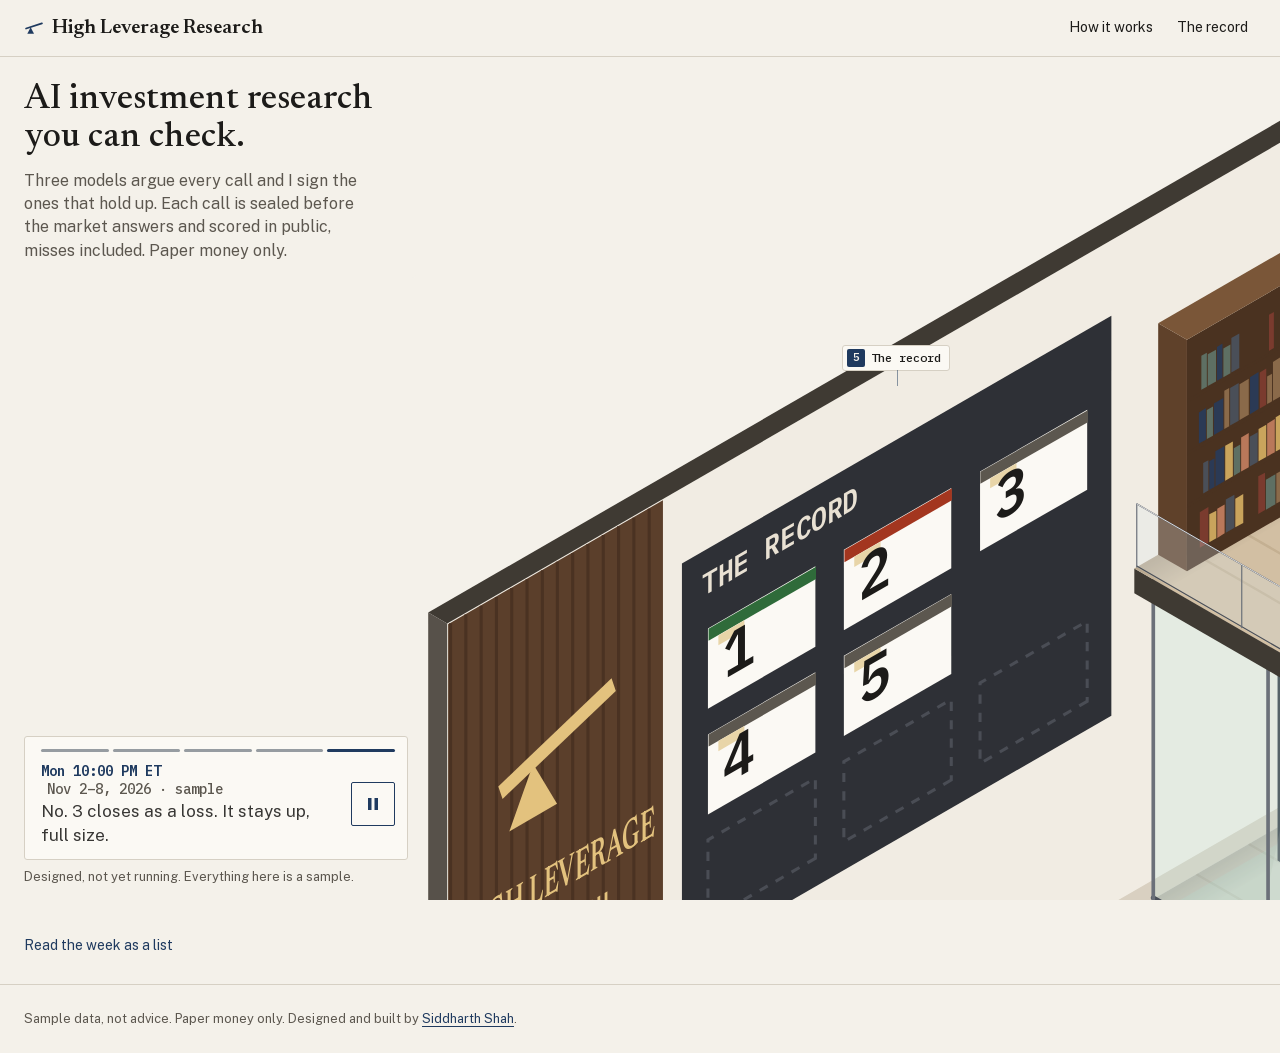
==== commit 35dc2e08: "feat(site): lead with the promise, drop the bench, quiet the labels The hero loses the byline and le" ====
--- a/docs/index.html
+++ b/docs/index.html
@@ -5,10 +5,10 @@
 <meta name="viewport" content="width=device-width,initial-scale=1">
 <meta name="color-scheme" content="light dark">
 <title>High Leverage Research</title>
-<meta name="description" content="Inside an AI investment committee: three models draft and challenge each call, and nothing publishes until Sidd signs it. Paper money only, sample data, not advice.">
+<meta name="description" content="AI investment research you can check. Three models argue every call and I sign the ones that hold up. Each call is sealed before the market answers and scored in public, misses included. Paper money only, sample data, not advice.">
 <meta property="og:type" content="website">
-<meta property="og:title" content="High Leverage Research: inside an AI investment committee">
-<meta property="og:description" content="Three models draft and challenge each call. Nothing publishes until Sidd signs it. Paper money only, sample week, not advice.">
+<meta property="og:title" content="High Leverage Research: AI investment research you can check">
+<meta property="og:description" content="Three models argue every call and I sign the ones that hold up. Each call is sealed before the market answers and scored in public, misses included. Paper money only.">
 <meta property="og:url" content="https://research.siddharthshah.me/">
 <meta property="og:image" content="https://research.siddharthshah.me/assets/og.png?v=10249724">
 <meta property="og:image:width" content="1200">
@@ -19,8 +19,8 @@
 <link rel="preload" href="assets/fonts/newsreader.woff2?v=55ca5292" as="font" type="font/woff2" crossorigin>
 <link rel="stylesheet" href="assets/fonts.css?v=cc6ba290">
 <link rel="stylesheet" href="assets/tokens.css?v=758c9adf">
-<link rel="stylesheet" href="assets/site.css?v=bd8da3ad">
-<link rel="stylesheet" href="assets/home.css?v=aa87b0f6">
+<link rel="stylesheet" href="assets/site.css?v=4267131c">
+<link rel="stylesheet" href="assets/home.css?v=aa9d2071">
 </head>
 <body class="home2">
 <a class="skip" href="#office">Skip to the office</a>
@@ -38,39 +38,36 @@
 <main id="main">
   <section class="stage" id="office" aria-label="The office">
     <div class="lede">
-      <h1 class="line">Inside an AI investment committee.</h1>
-      <p class="sub">Three models argue each call, and nothing publishes until I sign it. Calls are sealed before the outcome is known, and losses stay up. Paper money only.</p>
-      <p class="by">By Siddharth Shah<span class="role">, product and partnerships lead</span><span class="lk"><br><a href="https://www.linkedin.com/in/iamsiddharthshah">LinkedIn</a> &middot; <a href="https://siddharthshah.me">siddharthshah.me</a></span></p>
-      <p class="pre">Design preview &middot; not running yet</p>
+      <h1 class="line">AI investment research you can check.</h1>
+      <p class="sub">Three models argue every call and I sign the ones that hold up. Each call is sealed before the market answers and scored in public, misses included. Paper money only.</p>
     </div>
     <div class="art" id="art"></div>
     <ol class="tags" id="tags" aria-hidden="true"></ol>
     <div class="now" role="status">
       <ol class="ticks" aria-hidden="true"><li></li><li></li><li></li><li></li><li></li></ol>
       <p class="when">Nov 2&ndash;8 <span>Sample week</span></p>
-      <p class="what">One sample week, Monday to Sunday.</p>
+      <p class="what">Play a sample week: one idea vetoed, one loss kept, one call signed.</p>
       <button type="button" class="btn now-btn icon" id="pp" aria-label="Pause"></button>
       <button type="button" class="btn now-btn" id="nx" hidden>Next step</button>
       <div class="end" id="endcard" hidden>
-        <p class="end-go"><a class="btn go" href="desk.html#guardrails">What the models can&rsquo;t do</a> <a href="record.html#C-6">Open call No.&nbsp;6</a></p>
-        <p class="end-by"><a href="https://www.linkedin.com/in/iamsiddharthshah">Message me on LinkedIn</a> &middot; <a href="https://siddharthshah.me">siddharthshah.me</a></p>
+        <p class="end-go"><a class="btn go" href="desk.html#guardrails">What the models can&rsquo;t do</a> <a href="record.html#C-6">Read the call that got through</a> <a href="record.html#C-3">See the one that lost</a></p>
+        <p class="end-by"><a href="https://www.linkedin.com/in/iamsiddharthshah">Message me on LinkedIn</a></p>
       </div>
     </div>
-    <p class="key">Blue face plates: the three model seats. Grey: the bench. Sidd is the one person.</p>
+    <p class="pre">Designed, not yet running. Everything here is a sample.</p>
   </section>
 </main>
 <section aria-label="The sample week as a list">
-<p class="key keyp">Blue face plates: the three model seats. Grey: the bench. Sidd is the one person.</p>
 <details class="list wk" id="stepsbox"><summary>Read the week as a list</summary><ol class="steps" id="steps"></ol></details>
 </section>
 
 <footer class="foot">
-  <p>Sample data, not advice. Paper money only. Built by <a href="https://siddharthshah.me">Siddharth Shah</a> &middot; <a href="https://www.linkedin.com/in/iamsiddharthshah">LinkedIn</a></p>
+  <p>Sample data, not advice. Paper money only. Designed and built by <a href="https://siddharthshah.me">Siddharth Shah</a>.</p>
 </footer>
 <script src="assets/vendor/gsap-3.13.0.min.js?v=5e6e6cba"></script>
 <script src="assets/sample.js?v=d8291a02"></script>
-<script src="assets/floor.js?v=9d3bfbda"></script>
-<script src="assets/home.js?v=ece8bfe9"></script>
+<script src="assets/floor.js?v=23644974"></script>
+<script src="assets/home.js?v=39512591"></script>
 <script src="assets/nav.js?v=57650d35"></script>
 </body>
 </html>
--- a/docs/assets/site.css
+++ b/docs/assets/site.css
@@ -52,7 +52,7 @@
 .hd{padding-top:var(--s4)}
 .tagline{margin-top:var(--s1);font:400 var(--fs-lg)/var(--lh-tight) var(--font-display)}
 .bar1{display:flex;flex-wrap:wrap;gap:var(--s2) var(--s3);align-items:center;margin-top:var(--s3)}
-.preview{background:var(--warn-bg);color:var(--warn);border:1px solid var(--warn);font:500 var(--fs-xs)/1 var(--font-mono);padding:var(--s2)}
+.preview{margin:0;color:var(--muted);font:400 var(--fs-sm)/1.4 var(--font-body)}
 .tog{display:flex}
 .tog button,.btn{min-height:var(--touch);min-width:var(--touch);padding:0 var(--s3);background:transparent;color:var(--ink);border:1px solid var(--ink);font:600 var(--fs-sm)/1 var(--font-body);cursor:pointer;border-radius:var(--radius)}
 .tog button+button{margin-left:-1px}
@@ -125,7 +125,7 @@
 
 /* ---------- How it works: one call as tabs over the office (seats.js) ----------
    Without JS every card is listed in order and the office stays hidden. */
-.sc-tabs,.sc-stage,.sc-legend,.sc-next{display:none}
+.sc-tabs,.sc-stage,.sc-next{display:none}
 /* Tabs: one scrolling row on a phone (snap, with a fade at the edge that still has more), wrapping rows from 640px, one row on a desktop.
    1px gaps over the line colour draw the rules. */
 .js-seats .sc-tabs{display:flex;position:relative;margin-top:var(--s3);gap:1px;background:var(--line);border:1px solid var(--line);overflow-x:auto;scroll-snap-type:x mandatory;scrollbar-width:none}
@@ -145,7 +145,6 @@
 .sc-grid>*{min-width:0}
 .js-seats .sc-fig{display:block}
 .js-seats .sc-stage{display:block;position:relative;aspect-ratio:16/10;border:1px solid var(--line);background:var(--surface);overflow:hidden;contain:paint}
-.js-seats .sc-legend{display:block;margin-top:var(--s2);font-size:var(--fs-sm);color:var(--muted)}
 @media (max-width:639.98px){.sc-panels{order:1}.sc-fig{order:2}}
 @media (min-width:64rem){.js-seats .sc-grid{grid-template-columns:minmax(0,1.35fr) minmax(0,1fr)}.js-seats .sc-fig{position:sticky;top:var(--s4)}}
 .sc-floor,.sc-floor svg{display:block;width:100%;height:100%}
@@ -157,7 +156,6 @@
 .sc-badge{align-self:flex-start;display:inline-flex;align-items:center;gap:6px;padding:5px 8px;border:1px solid var(--line);font:500 var(--fs-xs)/1 var(--font-mono);text-transform:uppercase;letter-spacing:.04em;color:var(--text)}
 .sc-badge i{display:inline-block;width:10px;height:10px;flex:none}
 .b-model i{background:var(--seat)}.b-human i{background:var(--ink);border-radius:50%}.b-script i{background:var(--muted)}
-.b-bench{border-style:dashed}.b-bench i{border:1.5px dashed var(--muted)}
 .sc h3{display:flex;flex-wrap:wrap;align-items:baseline;gap:var(--s2);margin:0;font:600 var(--fs-xl)/1.15 var(--font-display)}
 .sc-no{padding:4px 6px;border-radius:2px;background:var(--seat);color:var(--on-seat);font:600 var(--fs-xs)/1 var(--font-mono)}
 #pm .sc-no{background:var(--text);color:var(--bg)}
@@ -216,7 +214,7 @@
 .call .steps .later p{color:var(--muted)}
 .call{scroll-margin-top:var(--s6)}
 .rs{margin:var(--s2) 0 var(--s4);padding-left:calc(1ch + var(--s3))}
-.rs-tag{display:inline-block;margin-bottom:var(--s3);font:500 11px/1.3 var(--font-mono);color:var(--warn);background:var(--warn-bg);border:1px solid var(--warn);padding:3px 8px}
+.rs-tag{margin:0 0 var(--s3);color:var(--muted);font:400 var(--fs-sm)/1.4 var(--font-body)}
 .rs-h{margin:0 0 var(--s2);font:600 var(--fs-sm)/1.3 var(--font-body);color:var(--ink)}
 .rs-two{display:grid;grid-template-columns:1fr 1fr;gap:var(--s5);margin-bottom:var(--s4)}
 .rs-two p{margin:0 0 var(--s2);max-width:34rem}
--- a/docs/assets/home.css
+++ b/docs/assets/home.css
@@ -9,7 +9,7 @@
 .lede{position:absolute;left:0;top:0;z-index:2;max-width:calc(23rem + 2 * var(--s5));padding:var(--s5) var(--s5) var(--s4);background:var(--bg);border-bottom-right-radius:4px;pointer-events:none}
 .line{text-wrap:balance;font:500 2.2rem/1.08 var(--font-display);color:var(--text)}
 .sub{text-wrap:pretty;margin-top:var(--s3);max-width:21rem;font:400 var(--fs-base)/1.45 var(--font-body);color:var(--muted)}
-.pre{margin-top:var(--s3);display:inline-block;font:500 14px/1.3 var(--font-mono);color:var(--warn);background:var(--warn-bg);border:1px solid var(--warn);padding:4px 8px}
+.pre{position:absolute;left:var(--s5);bottom:var(--s3);z-index:2;margin:0;padding:2px 6px;margin-left:-6px;background:var(--bg);font:400 13px/1.3 var(--font-body);color:var(--muted);pointer-events:none}
 
 .tags{list-style:none;margin:0;padding:0;position:absolute;pointer-events:none;z-index:2}
 .tag{position:absolute;transform:translate(-50%,calc(-100% - 16px));display:flex;align-items:center;gap:6px;white-space:nowrap;
@@ -27,10 +27,11 @@
 .wk{padding:0 var(--s5) var(--s4)}
 .tag.quiet{color:var(--muted);padding-left:8px}
 
-.now{position:absolute;left:var(--s5);bottom:var(--s5);z-index:2;width:24rem;display:grid;grid-template-columns:1fr auto;gap:2px var(--s3);align-items:center;
+.now{position:absolute;left:var(--s5);bottom:calc(var(--s5) + 16px);z-index:2;width:24rem;display:grid;grid-template-columns:1fr auto;gap:2px var(--s3);align-items:center;
   background:var(--surface);border:1px solid var(--line);border-radius:3px;padding:var(--s3) var(--s3) var(--s3) var(--s4)}
 .ticks{grid-row:1}
 .when{grid-row:2;grid-column:1;font:600 14px/1.3 var(--font-mono);color:var(--ink)}
+.when i{font-style:normal}
 .when span{color:var(--muted);font-weight:500;margin-left:6px;white-space:nowrap}
 .what{text-wrap:pretty;grid-row:3;grid-column:1;font-size:17px;line-height:1.38;display:-webkit-box;-webkit-line-clamp:3;-webkit-box-orient:vertical;overflow:hidden}
 .ticks{grid-column:1/-1;list-style:none;margin:0 0 var(--s2);padding:0;height:3px;line-height:0;font-size:0;display:grid;grid-template-columns:repeat(5,1fr);gap:4px}
@@ -40,13 +41,8 @@
 .now-btn.icon{width:var(--touch);height:var(--touch);padding:0;display:grid;place-items:center}
 .now-btn.icon svg{width:16px;height:16px}
 .now-btn{grid-column:2;grid-row:2/4}
-.by{margin-top:var(--s2);font:500 15px/1.4 var(--font-body);color:var(--text)}
 .lede a{pointer-events:auto}
-.end-go a,.end-by a,.by a{display:inline-flex;align-items:center;min-height:44px}
-.by a{margin-right:var(--s2)}
-.by a+a{margin-left:var(--s2)}
-.key{position:absolute;right:var(--s5);bottom:var(--s5);z-index:2;max-width:18rem;margin:0;padding:var(--s2) var(--s3);background:var(--surface);border:1px solid var(--line);border-radius:3px;font-size:var(--fs-xs);line-height:1.4;color:var(--muted);pointer-events:none}
-.keyp{display:none}
+.end-go a,.end-by a{display:inline-flex;align-items:center;min-height:44px}
 
 /* the end of the week: one next step, a way back to the person who built it, replay demoted to a link */
 .end{grid-column:1/-1;grid-row:4;margin-top:var(--s2);padding-top:var(--s2);border-top:1px solid var(--line);display:grid;gap:0}
@@ -66,14 +62,13 @@
   .art{position:relative;inset:auto;flex:1;min-height:180px;margin:0}
   .line{font-size:1.7rem}
   .sub{max-width:none;margin-top:var(--s2);font-size:15px;line-height:1.4}
-  .by{margin-top:var(--s2)}
-  .lk,.role{display:none}
-  .pre{margin-top:var(--s2)}
+  .pre{position:relative;left:auto;bottom:auto;z-index:3;background:var(--bg);margin:0;padding:0 var(--s4) var(--s3);font-size:12px;line-height:1.3}
+  .when{white-space:nowrap}
+  .when span{font-size:12px;margin-left:4px}
+  .when i{display:none}
   .what{font-size:16px}
-  .now{position:relative;left:auto;right:auto;bottom:auto;width:auto;flex:none;margin:0 var(--s4) var(--s4)}
-  .key{display:none}
-  .keyp{display:block;position:static;max-width:none;margin:0;padding:var(--s3) var(--s4) 0;background:none;border:0}
-  .stage:has(.now.ended) .sub,.stage:has(.now.ended) .by,.stage:has(.now.ended) .pre{display:none}
+  .now{position:relative;left:auto;right:auto;bottom:auto;width:auto;flex:none;margin:0 var(--s4) var(--s2)}
+  .stage:has(.now.ended) .sub{display:none}
   .stage:has(.now.ended) .art{min-height:96px}
   .now.ended .what{grid-column:1/-1;-webkit-line-clamp:unset;display:block}
   .now.ended .when{grid-row:2}
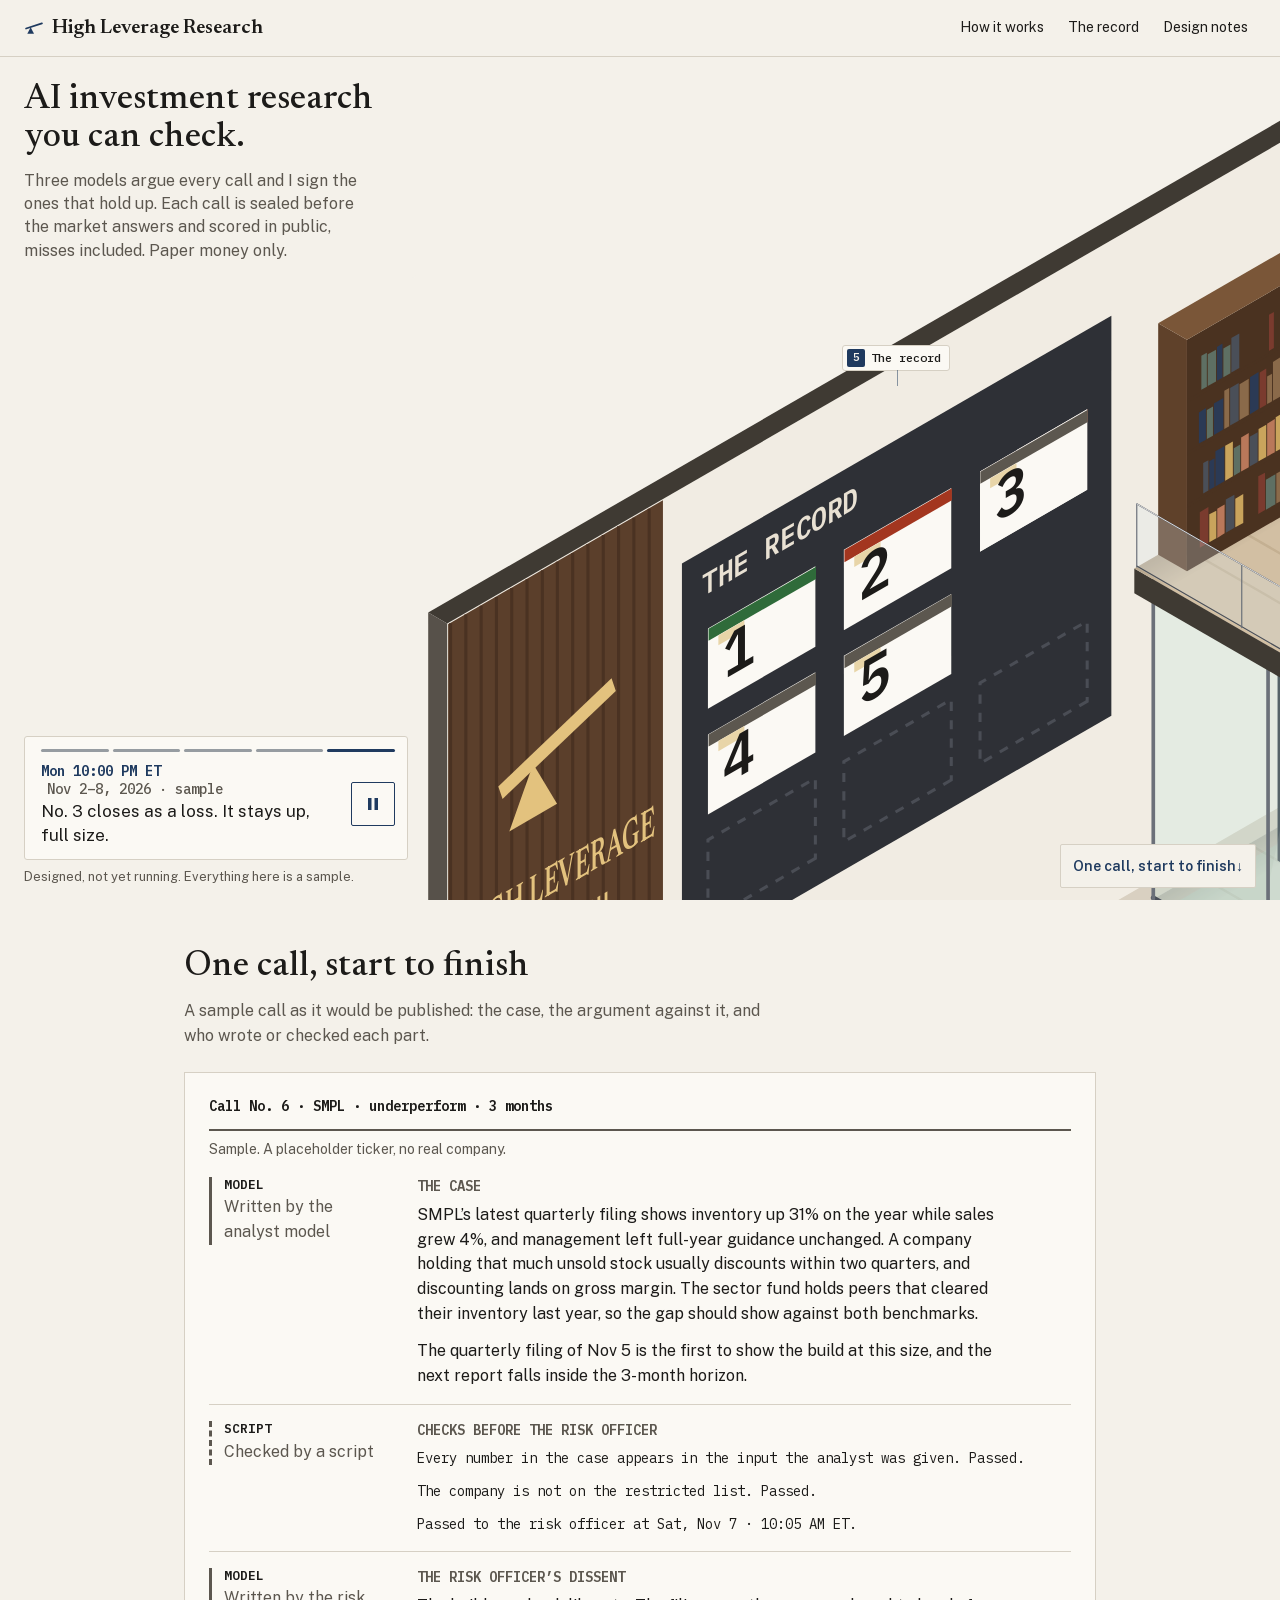
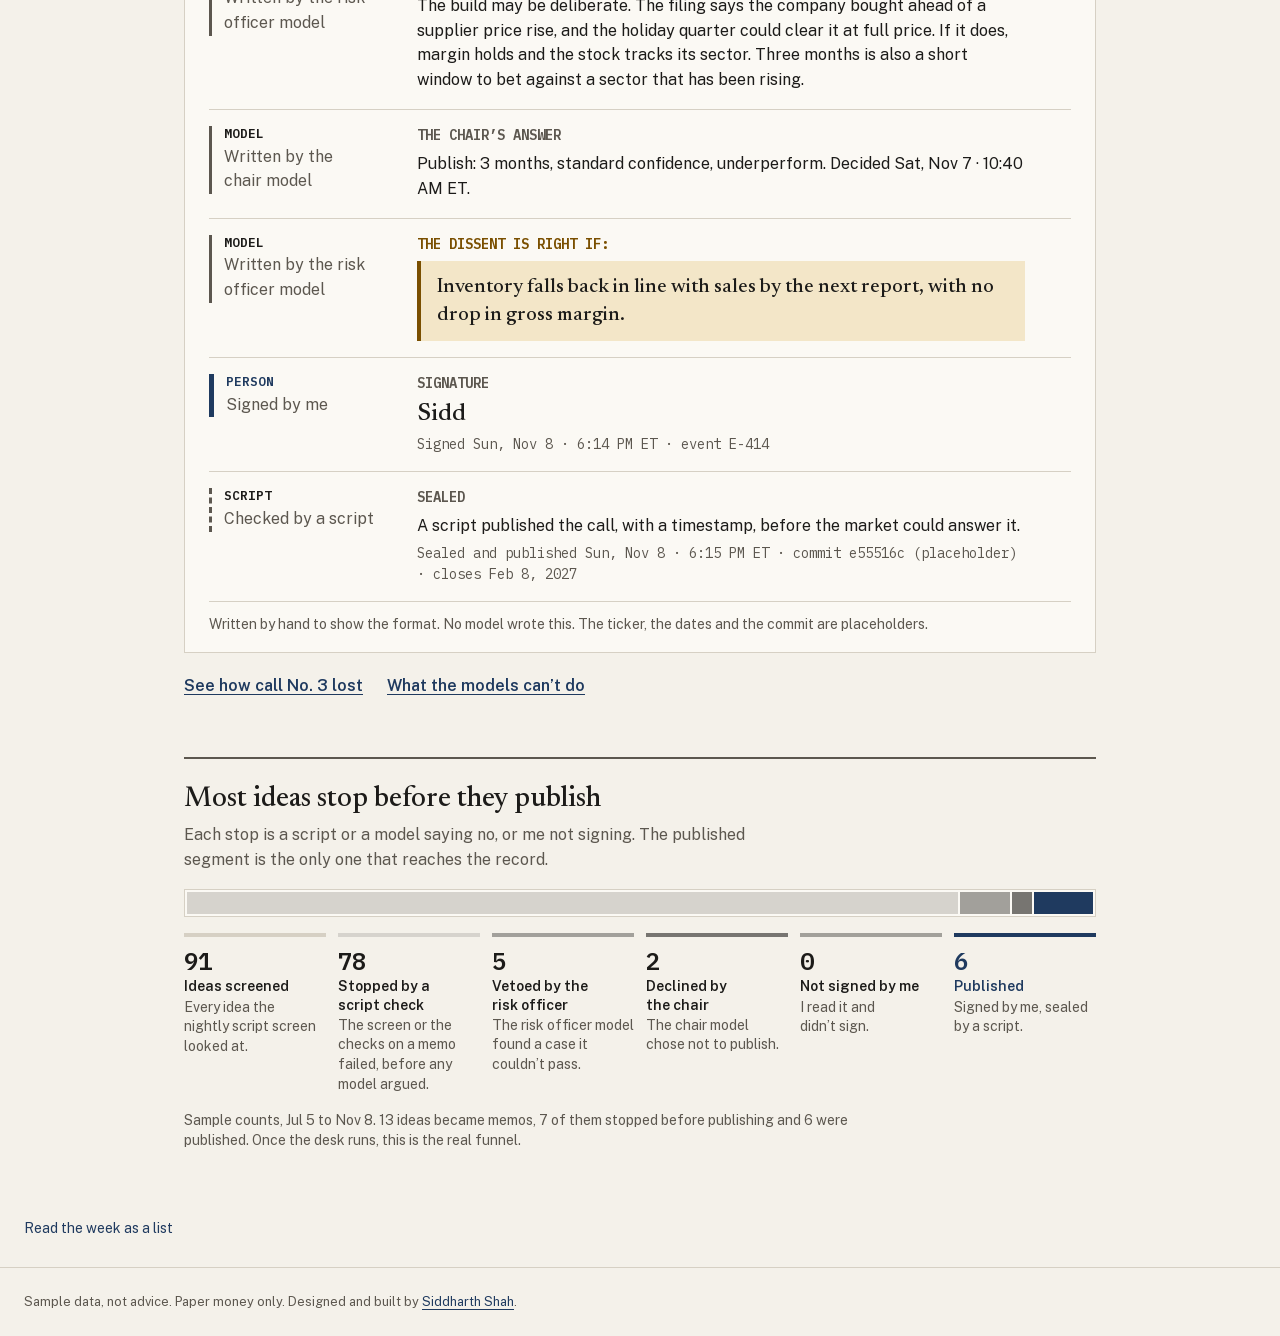
==== commit e514b27b: "feat(site): add seat cards, the annotated call, funnel and notes Tap a seat to see what it can't do," ====
--- a/docs/index.html
+++ b/docs/index.html
@@ -19,8 +19,11 @@
 <link rel="preload" href="assets/fonts/newsreader.woff2?v=55ca5292" as="font" type="font/woff2" crossorigin>
 <link rel="stylesheet" href="assets/fonts.css?v=cc6ba290">
 <link rel="stylesheet" href="assets/tokens.css?v=758c9adf">
-<link rel="stylesheet" href="assets/site.css?v=4267131c">
+<link rel="stylesheet" href="assets/site.css?v=77429205">
 <link rel="stylesheet" href="assets/home.css?v=aa9d2071">
+<link rel="stylesheet" href="assets/cards.css?v=9b969d7f">
+<link rel="stylesheet" href="assets/call.css?v=cc29440d">
+<link rel="stylesheet" href="assets/funnel.css?v=c0f4f4ca">
 </head>
 <body class="home2">
 <a class="skip" href="#office">Skip to the office</a>
@@ -31,6 +34,7 @@
     <ul>
       <li><a href="desk.html">How it works</a></li>
       <li><a href="record.html">The record</a></li>
+      <li><a href="notes.html">Design notes</a></li>
     </ul>
   </nav>
 </header>
@@ -55,8 +59,24 @@
       </div>
     </div>
     <p class="pre">Designed, not yet running. Everything here is a sample.</p>
+    <a class="cue" href="#call">One call, start to finish <span aria-hidden="true">&darr;</span></a>
   </section>
 </main>
+<section class="call2" id="call" aria-labelledby="c2-h">
+  <h2 class="c2-h" id="c2-h">One call, start to finish</h2>
+  <p class="c2-lede">A sample call as it would be published: the case, the argument against it, and who wrote or checked each part.</p>
+  <article class="doc" aria-label="Sample call No. 6">
+    <p class="doc-title">Call No. 6 &middot; SMPL &middot; underperform &middot; 3 months</p>
+    <p class="doc-by">Sample. A placeholder ticker, no real company.</p>
+    <div id="call-doc"></div>
+  </article>
+  <p class="c2-go"><a href="record.html#C-3">See how call No. 3 lost</a> <a href="desk.html#guardrails">What the models can&rsquo;t do</a></p>
+  <div class="c2-fun" id="funnel" aria-labelledby="fn-h">
+    <h2 id="fn-h">Most ideas stop before they publish</h2>
+    <p class="c2-lede">Each stop is a script or a model saying no, or me not signing. The published segment is the only one that reaches the record.</p>
+    <div data-funnel></div>
+  </div>
+</section>
 <section aria-label="The sample week as a list">
 <details class="list wk" id="stepsbox"><summary>Read the week as a list</summary><ol class="steps" id="steps"></ol></details>
 </section>
@@ -65,9 +85,12 @@
   <p>Sample data, not advice. Paper money only. Designed and built by <a href="https://siddharthshah.me">Siddharth Shah</a>.</p>
 </footer>
 <script src="assets/vendor/gsap-3.13.0.min.js?v=5e6e6cba"></script>
-<script src="assets/sample.js?v=d8291a02"></script>
+<script src="assets/sample.js?v=3184977b"></script>
 <script src="assets/floor.js?v=23644974"></script>
-<script src="assets/home.js?v=39512591"></script>
+<script src="assets/home.js?v=21c49e2e"></script>
+<script src="assets/cards.js?v=d360307c"></script>
+<script src="assets/call.js?v=53c2b5f7"></script>
+<script src="assets/funnel.js?v=cc613f2f"></script>
 <script src="assets/nav.js?v=57650d35"></script>
 </body>
 </html>
--- a/docs/assets/site.css
+++ b/docs/assets/site.css
@@ -283,3 +283,9 @@
 .moved{padding-block:var(--s6)}
 @media (max-width:480px){.how .sc-facts{grid-template-columns:1fr;gap:0}.how .sc-facts dt{margin-top:var(--s2)}.how .sc-facts dt:first-child{margin-top:0}}
 @media (min-width:64rem){.how>#stop{max-width:60rem}.how>#stop>p{max-width:35rem}.how .sc-matrix thead th:first-child{width:11rem}}
+.notes>.blk{margin-top:var(--s6)}
+.how>.txt>p.cost{margin-bottom:0;font-size:var(--fs-sm);color:var(--muted)}
+.notes .cost b{font-weight:600;color:var(--text)}
+.colophon{max-width:35rem;margin-top:var(--s7);padding-top:var(--s4);border-top:1px solid var(--line);font-size:var(--fs-sm)}
+.colophon a{display:inline-flex;align-items:center;min-height:var(--touch)}
+.notes .tw+p.cost{margin-top:var(--s3)}
--- a/docs/assets/cards.css
+++ b/docs/assets/cards.css
@@ -0,0 +1,32 @@
+/* Seat cards on the homepage office. Tags are buttons; a card holds three lines, refusal first.
+   Desktop: a plain card beside the tag. Phone (coarse pointer or narrow): a bottom sheet with a 44px close button.
+   Tokens only; no motion, so reduced motion needs no special case. */
+.tag{pointer-events:auto}
+.tagbtn{position:relative;display:flex;align-items:center;gap:6px;margin:0;padding:0;background:none;border:0;color:inherit;font:inherit;white-space:nowrap;cursor:pointer;text-align:left}
+.tagbtn::before{content:"";position:absolute;inset:-4px -8px -4px -4px} /* the whole chip is the target */
+.tagbtn:hover span{text-decoration:underline}
+.tagbtn:focus-visible{outline:2px solid var(--ink);outline-offset:6px}
+.tag:has(.tagbtn[aria-expanded=true]){border-color:var(--ink)}
+.tag[inert]{pointer-events:none}
+@media (pointer:coarse),(max-width:640px){
+  .tagbtn::before{inset:-10px -10px -10px -8px} /* chip is about 26px tall: 46px target */
+}
+
+.seatcard{position:absolute;z-index:20;width:21rem;max-width:calc(100% - 16px);box-sizing:border-box;padding:var(--s3) var(--s4) var(--s4);background:var(--surface);color:var(--text);border:1px solid var(--ink);border-radius:3px}
+.seatcard[hidden]{display:none}
+.seatcard-k{margin:0 0 2px;padding-right:var(--touch);font:500 var(--fs-xs)/1.3 var(--font-mono);color:var(--muted)}
+.seatcard-t{margin:0 0 var(--s2);padding-right:var(--touch);font:500 var(--fs-lg)/1.15 var(--font-display);color:var(--text)}
+.seatcard dl{margin:0;display:grid;grid-template-columns:max-content 1fr;gap:var(--s2) var(--s3);align-items:baseline}
+.seatcard dt{margin:0;font:600 var(--fs-xs)/1.5 var(--font-mono);color:var(--ink)}
+.seatcard dd{margin:0;font:400 var(--fs-sm)/1.45 var(--font-body);text-wrap:pretty}
+.seatcard-x{position:absolute;top:0;right:0;width:var(--touch);height:var(--touch);display:grid;place-items:center;margin:0;padding:0;background:none;border:0;color:var(--ink);cursor:pointer}
+.seatcard-x svg{width:14px;height:14px}
+.seatcard-x:hover{background:var(--bg)}
+.seatcard-x:focus-visible{outline:2px solid var(--ink);outline-offset:-4px}
+
+.seatcard.sheet{position:fixed;left:var(--s2);right:var(--s2);width:auto;max-width:none;max-height:calc(100svh - 72px);overflow:auto;z-index:40;padding:var(--s4)}
+.seatcard.sheet dd{font-size:var(--fs-base);line-height:1.4}
+@media (max-width:360px){
+  .seatcard dl{grid-template-columns:1fr;gap:0}
+  .seatcard dd{margin-bottom:var(--s2)}
+}
--- a/docs/assets/call.css
+++ b/docs/assets/call.css
@@ -0,0 +1,43 @@
+/* The annotated call (homepage second screen) and the funnel band under it. Reads like one document; the margin tag says who wrote each passage. */
+.call2{padding:var(--s7) var(--s5) var(--s6);max-width:60rem;margin:0 auto;width:100%;box-sizing:border-box}
+.call2 .c2-h{font:500 2.2rem/1.1 var(--font-display);max-width:30rem}
+.call2 .c2-lede{margin-top:var(--s3);max-width:38rem;color:var(--muted);font-size:var(--fs-base)}
+.cue{position:absolute;right:var(--s5);bottom:var(--s3);z-index:2;display:inline-flex;align-items:center;min-height:var(--touch);padding:0 var(--s3);background:var(--bg);border:1px solid var(--line);border-radius:var(--radius);color:var(--ink);font:600 var(--fs-sm)/1.2 var(--font-body);text-decoration:none}
+.cue:hover{text-decoration:underline}
+.cue:focus-visible,.c2-go a:focus-visible{outline:2px solid var(--ink);outline-offset:3px}
+
+.doc{margin-top:var(--s5);background:var(--surface);border:1px solid var(--line);padding:var(--s5) var(--s5) var(--s4)}
+.doc-title{font:600 var(--fs-sm)/1.4 var(--font-mono);color:var(--text);padding-bottom:var(--s3);border-bottom:2px solid var(--muted)}
+.doc-by{margin-top:var(--s2);font-size:var(--fs-sm);color:var(--muted)}
+.ps{display:grid;grid-template-columns:11.5rem minmax(0,1fr);gap:var(--s2) var(--s5);padding:var(--s4) 0;border-bottom:1px solid var(--line)}
+.ps:last-child{border-bottom:0}
+.who{align-self:start;display:flex;flex-direction:column;gap:2px;padding-left:var(--s3);border-left:3px solid var(--muted);font-size:var(--fs-sm);line-height:1.35;color:var(--muted)}
+.who b{font:600 var(--fs-xs)/1.3 var(--font-mono);text-transform:uppercase;color:var(--text)}
+.ps.k-script .who{border-left-style:dashed}
+.ps.k-person .who{border-left-color:var(--ink);border-left-width:5px}
+.ps.k-person .who b{color:var(--ink)}
+.ps h3{font:600 var(--fs-sm)/1.3 var(--font-mono);text-transform:uppercase;color:var(--muted);margin-bottom:var(--s2)}
+.ps p{font-size:var(--fs-base);line-height:1.55;max-width:38rem}
+.ps p+p{margin-top:var(--s3)}
+.ps .ck{font:400 var(--fs-sm)/1.5 var(--font-mono)}
+.ps.k-dis .body{border-left:0}
+.ps.hl .body p{font:500 var(--fs-lg)/1.4 var(--font-display);background:var(--warn-bg);color:var(--text);padding:var(--s3) var(--s4);border-left:4px solid var(--warn)}
+.ps.hl h3{color:var(--warn)}
+.ps .sig{font:500 var(--fs-xl)/1.2 var(--font-display)}
+.ps .at{margin-top:var(--s1);font:400 var(--fs-sm)/1.5 var(--font-mono);color:var(--muted)}
+.doc-note{margin-top:var(--s3);font-size:var(--fs-sm);color:var(--muted)}
+.c2-go{display:flex;flex-wrap:wrap;gap:0 var(--s5);margin-top:var(--s3)}
+.c2-go a{display:inline-flex;align-items:center;min-height:var(--touch);color:var(--ink);font-weight:600}
+.c2-fun{margin-top:var(--s7);padding-top:var(--s5);border-top:2px solid var(--muted)}
+.c2-fun h2{font:500 1.75rem/1.15 var(--font-display);max-width:30rem}
+.c2-fun .c2-lede{margin-top:var(--s2)}
+
+@media (max-width:760px){
+  .call2{padding:var(--s6) var(--s4) var(--s5)}
+  .call2 .c2-h{font-size:1.7rem}
+  .doc{padding:var(--s4)}
+  .ps{grid-template-columns:1fr;gap:var(--s2)}
+  .ps.hl .body p{font-size:var(--fs-lg)}
+}
+@media (max-width:640px){.cue{position:relative;right:auto;bottom:auto;align-self:flex-start;margin:0 var(--s4) var(--s3)}}
+@media (min-width:900px){.c2-fun .fn-list{grid-template-columns:repeat(6,1fr);gap:0 var(--s3)}}
--- a/docs/assets/funnel.css
+++ b/docs/assets/funnel.css
@@ -0,0 +1,28 @@
+/* Kill funnel: one stacked bar, a labeled list under it. Neutral steps, one accent (--ink) for the published segment. The list is the accessible version. */
+.fn{margin:var(--s4) 0 0;--n1:color-mix(in srgb,var(--text) 14%,var(--bg));--n2:color-mix(in srgb,var(--text) 38%,var(--bg));--n3:color-mix(in srgb,var(--text) 58%,var(--bg));--n4:color-mix(in srgb,var(--text) 75%,var(--bg))}
+.fn-bar{display:flex;gap:2px;height:28px;border:1px solid var(--line);padding:2px;background:var(--surface)}
+.fn-seg{display:block;min-width:6px;flex-basis:0}
+.t-a{--c:var(--n1)}.t-b{--c:var(--n2)}.t-c{--c:var(--n3)}.t-d{--c:var(--n4)}.t-pub{--c:var(--ink)}.t-in{--c:var(--line)}
+.fn-seg{background:var(--c)}
+.fn-list{list-style:none;margin:var(--s4) 0 0;padding:0;display:grid;grid-template-columns:repeat(3,1fr);gap:var(--s4) var(--s4)}
+.fn-it{display:flex;flex-direction:column;gap:2px;min-width:0}
+.fn-m{order:-1;display:block;height:4px;width:100%;background:var(--c);margin-bottom:var(--s2)}
+.fn-n{font:400 var(--fs-base)/1.2 var(--font-mono)}
+.fn-n b{font-weight:600;font-size:1.5rem}
+.fn-t{font:600 var(--fs-sm)/1.3 var(--font-body);color:var(--text)}
+.fn-w{font-size:var(--fs-sm);line-height:1.4;color:var(--muted)}
+.fn-it.t-pub .fn-t,.fn-it.t-pub .fn-n{color:var(--ink)}
+.fn-it.zero .fn-m{opacity:.5}
+.fn-cap{margin-top:var(--s4);font-size:var(--fs-sm);line-height:1.45;color:var(--muted);max-width:44rem}
+.fn.arm .fn-seg{transform:scaleX(0);transform-origin:left center}
+.fn.arm.go .fn-seg{transform:none;transition:transform .5s ease-out}
+@media (max-width:640px){
+  .fn-bar{display:none}
+  .fn-list{grid-template-columns:1fr;gap:0;margin-top:0;border-left:2px solid var(--line);margin-left:6px}
+  .fn-it{position:relative;padding:var(--s3) 0 var(--s3) var(--s4);display:grid;grid-template-columns:3.5rem 1fr;column-gap:var(--s3);align-items:baseline}
+  .fn-it::before{content:"";position:absolute;left:-7px;top:1.25rem;width:12px;height:12px;background:var(--c);border:2px solid var(--bg);outline:1px solid var(--muted)}
+  .fn-n{grid-row:1/3}
+  .fn-t,.fn-w{grid-column:2}
+  .fn-m{order:0;grid-column:2;height:6px;width:calc(var(--p)*100%);min-width:4px;margin:var(--s1) 0 0}
+  .fn-w{font-size:var(--fs-sm)}
+}
